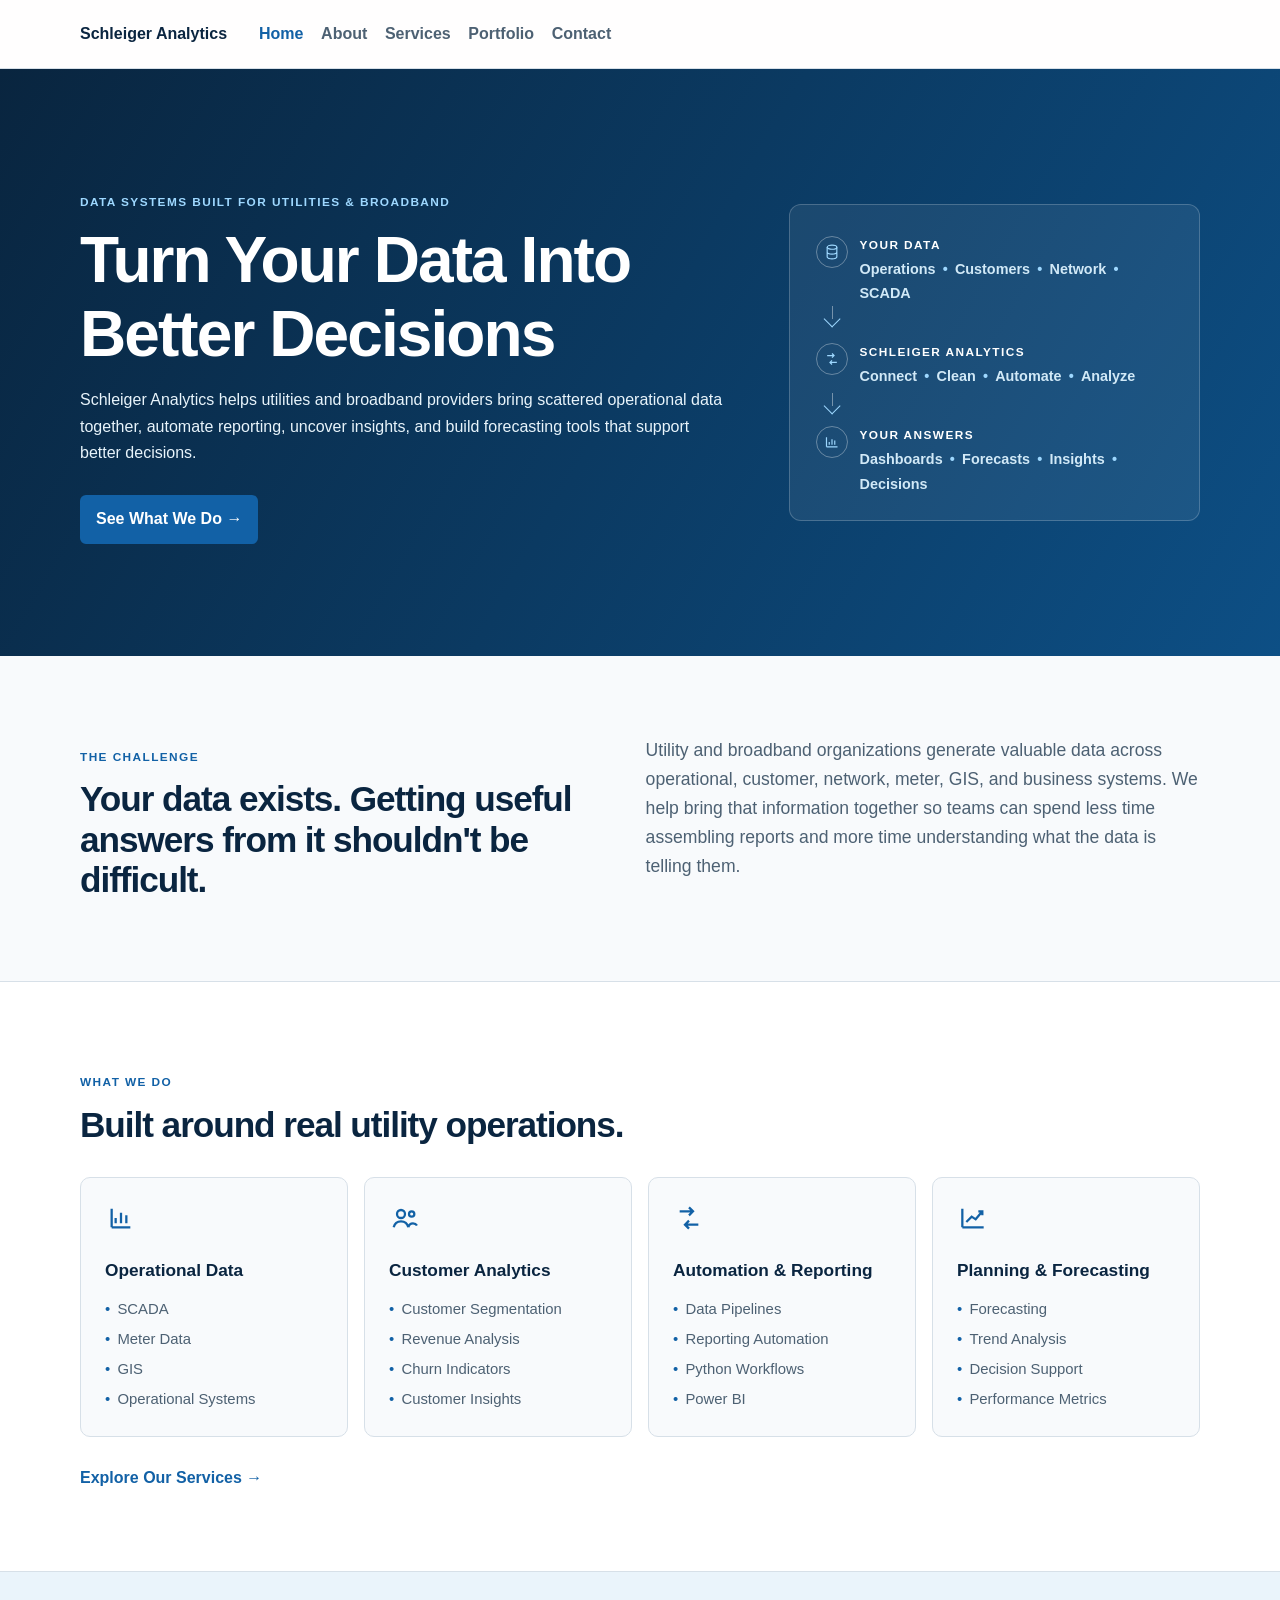
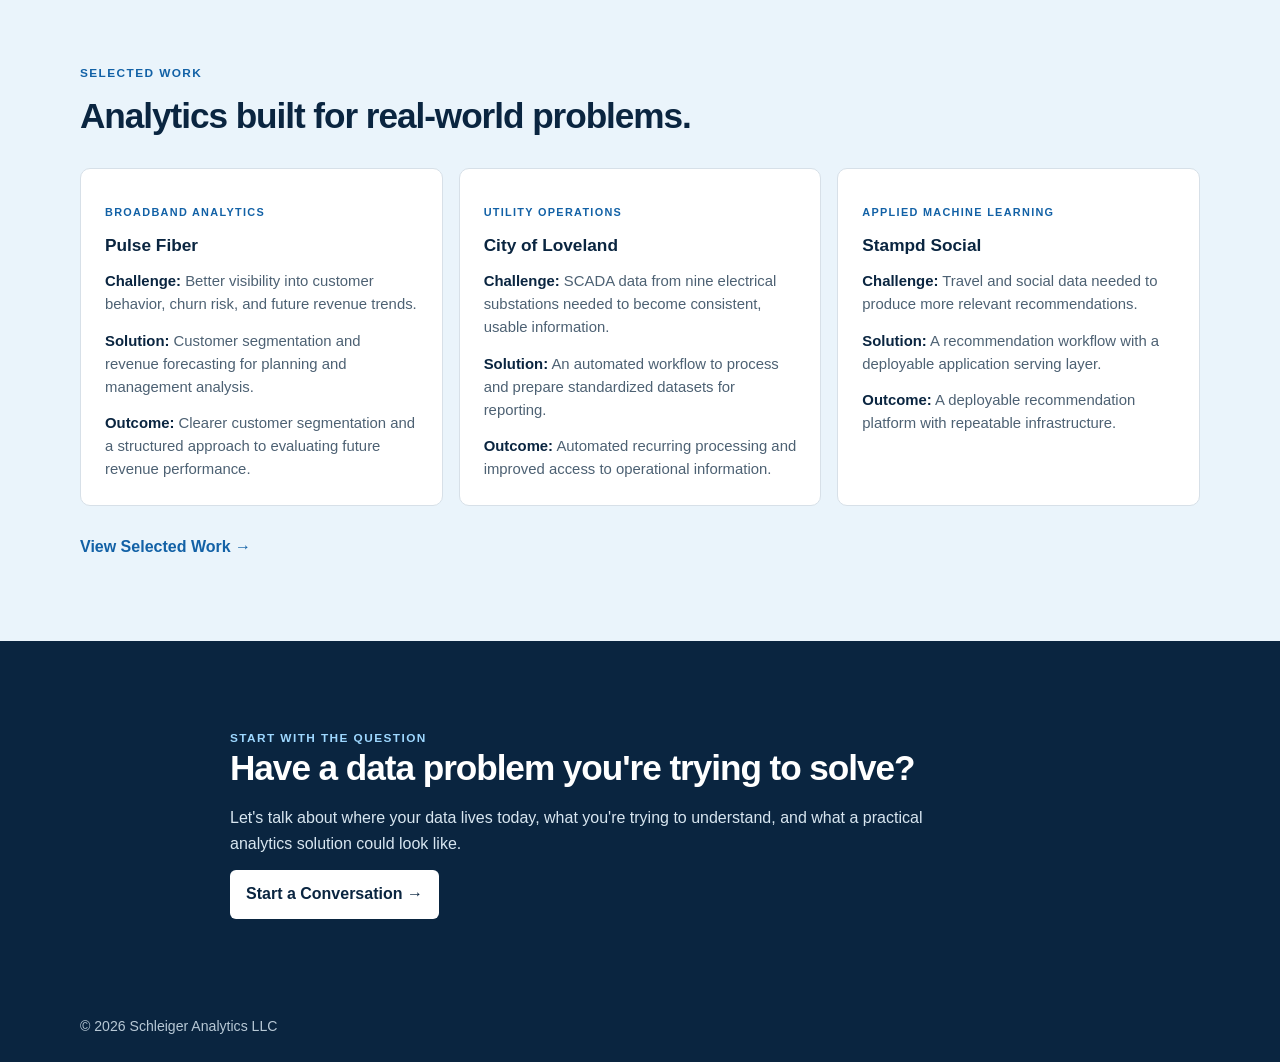
==== index.html @ 33245195 "Home page edits and styling" ====
<!doctype html>
<html lang="en">
<head>
  <meta charset="utf-8">
  <meta name="viewport" content="width=device-width,initial-scale=1">
  <meta name="description" content="Practical analytics consulting for utility and broadband organizations.">
  <title>Schleiger Analytics LLC</title>
  <link rel="stylesheet" href="css/styles.css">
  <link rel="stylesheet" href="css/home.css">
  <script src="js/main.js" defer></script>
</head>
<body>
  <header><div class="nav container"><a class="brand" href="index.html"></b> Schleiger Analytics</a><button class="menu" aria-expanded="false" aria-controls="links">Menu</button><nav id="links"><a class="active" href="index.html">Home</a><a href="about.html">About</a><a href="services.html">Services</a><a href="portfolio.html">Portfolio</a><a href="contact.html">Contact</a></nav></div></header>

  <main>
    <section class="hero">
      <div class="container hero-grid">
        <div>
          <p class="eyebrow">DATA SYSTEMS BUILT FOR UTILITIES &amp; BROADBAND</p>
          <h1>Turn Your Data Into Better Decisions</h1>
          <p>Schleiger Analytics helps utilities and broadband providers bring scattered operational data together, automate reporting, uncover insights, and build forecasting tools that support better decisions.</p>
          <a class="button" href="services.html">See What We Do →</a>
        </div>

        <aside class="hero-flow" aria-label="How Schleiger Analytics turns data into answers">
          <ol class="hero-flow__steps">
            <li>
              <div class="hero-flow__stage">
                <svg class="hero-flow__icon" viewBox="0 0 24 24" aria-hidden="true" focusable="false"><ellipse cx="12" cy="5" rx="7" ry="3"></ellipse><path d="M5 5v7c0 1.7 3.1 3 7 3s7-1.3 7-3V5M5 12v7c0 1.7 3.1 3 7 3s7-1.3 7-3v-7"></path></svg>
                <div><p class="hero-flow__label">Your Data</p><p class="hero-flow__detail"><span>Operations</span><span>Customers</span><span>Network</span><span>SCADA</span></p></div>
              </div>
            </li>
            <li class="hero-flow__transform">
              <div class="hero-flow__stage">
                <svg class="hero-flow__icon" viewBox="0 0 24 24" aria-hidden="true" focusable="false"><path d="M5 7h10M12 4l3 3-3 3M19 17H9M12 14l-3 3 3 3"></path></svg>
                <div><p class="hero-flow__label">Schleiger Analytics</p><p class="hero-flow__detail"><span>Connect</span><span>Clean</span><span>Automate</span><span>Analyze</span></p></div>
              </div>
            </li>
            <li>
              <div class="hero-flow__stage">
                <svg class="hero-flow__icon" viewBox="0 0 24 24" aria-hidden="true" focusable="false"><path d="M4 19V5M4 19h16M8 16v-4M12 16V8M16 16v-6"></path></svg>
                <div><p class="hero-flow__label">Your Answers</p><p class="hero-flow__detail"><span>Dashboards</span><span>Forecasts</span><span>Insights</span><span>Decisions</span></p></div>
              </div>
            </li>
          </ol>
        </aside>
      </div>
    </section>

    <section class="section home-challenge">
      <div class="container home-challenge__grid">
        <div><p class="eyebrow">THE CHALLENGE</p><h2>Your data exists. Getting useful answers from it shouldn't be difficult.</h2></div>
        <p>Utility and broadband organizations generate valuable data across operational, customer, network, meter, GIS, and business systems. We help bring that information together so teams can spend less time assembling reports and more time understanding what the data is telling them.</p>
      </div>
    </section>

    <section class="section home-capabilities">
      <div class="container">
        <div class="home-section-head"><p class="eyebrow">WHAT WE DO</p><h2>Built around real utility operations.</h2></div>
        <div class="capability-grid">
          <article class="capability-card"><svg class="capability-card__icon" viewBox="0 0 24 24" aria-hidden="true" focusable="false"><path d="M5 19V5M5 19h14M8 16v-4M12 16V8M16 16v-6"></path></svg><h3>Operational Data</h3><ul><li>SCADA</li><li>Meter Data</li><li>GIS</li><li>Operational Systems</li></ul></article>
          <article class="capability-card"><svg class="capability-card__icon" viewBox="0 0 24 24" aria-hidden="true" focusable="false"><circle cx="9" cy="9" r="3"></circle><circle cx="17" cy="9" r="2"></circle><path d="M3.5 19c.7-3 2.7-4.5 5.5-4.5s4.8 1.5 5.5 4.5M14.5 19c.4-1.8 1.6-3 3.5-3 1.4 0 2.4.6 3 1.6"></path></svg><h3>Customer Analytics</h3><ul><li>Customer Segmentation</li><li>Revenue Analysis</li><li>Churn Indicators</li><li>Customer Insights</li></ul></article>
          <article class="capability-card"><svg class="capability-card__icon" viewBox="0 0 24 24" aria-hidden="true" focusable="false"><path d="M5 7h10M12 4l3 3-3 3M19 17H9M12 14l-3 3 3 3"></path></svg><h3>Automation &amp; Reporting</h3><ul><li>Data Pipelines</li><li>Reporting Automation</li><li>Python Workflows</li><li>Power BI</li></ul></article>
          <article class="capability-card"><svg class="capability-card__icon" viewBox="0 0 24 24" aria-hidden="true" focusable="false"><path d="M4 19V5M4 19h16M7 15l4-4 3 2 5-6M16 7h3v3"></path></svg><h3>Planning &amp; Forecasting</h3><ul><li>Forecasting</li><li>Trend Analysis</li><li>Decision Support</li><li>Performance Metrics</li></ul></article>
        </div>
        <a class="text-link" href="services.html">Explore Our Services →</a>
      </div>
    </section>

    <section class="section home-work">
      <div class="container">
        <div class="home-section-head"><p class="eyebrow">SELECTED WORK</p><h2>Analytics built for real-world problems.</h2></div>
        <div class="work-grid">
          <article class="work-card"><p class="eyebrow">BROADBAND ANALYTICS</p><h3>Pulse Fiber</h3><p><strong>Challenge:</strong> Better visibility into customer behavior, churn risk, and future revenue trends.</p><p><strong>Solution:</strong> Customer segmentation and revenue forecasting for planning and management analysis.</p><p><strong>Outcome:</strong> Clearer customer segmentation and a structured approach to evaluating future revenue performance.</p></article>
          <article class="work-card"><p class="eyebrow">UTILITY OPERATIONS</p><h3>City of Loveland</h3><p><strong>Challenge:</strong> SCADA data from nine electrical substations needed to become consistent, usable information.</p><p><strong>Solution:</strong> An automated workflow to process and prepare standardized datasets for reporting.</p><p><strong>Outcome:</strong> Automated recurring processing and improved access to operational information.</p></article>
          <article class="work-card"><p class="eyebrow">APPLIED MACHINE LEARNING</p><h3>Stampd Social</h3><p><strong>Challenge:</strong> Travel and social data needed to produce more relevant recommendations.</p><p><strong>Solution:</strong> A recommendation workflow with a deployable application serving layer.</p><p><strong>Outcome:</strong> A deployable recommendation platform with repeatable infrastructure.</p></article>
        </div>
        <a class="text-link" href="portfolio.html">View Selected Work →</a>
      </div>
    </section>

    <section class="home-cta">
      <div class="container"><p class="eyebrow">START WITH THE QUESTION</p><h2>Have a data problem you're trying to solve?</h2><p>Let's talk about where your data lives today, what you're trying to understand, and what a practical analytics solution could look like.</p><a class="button" href="contact.html">Start a Conversation →</a></div>
    </section>
  </main>

  <footer><div class="container">© 2026 Schleiger Analytics LLC</div></footer>
</body>
</html>
---- css/styles.css ----
:root{--navy:#0a2540;--blue:#1261a6;--sky:#eaf4fb;--slate:#4d6173;--line:#d7e0e8;--shadow-md:0 10px 28px rgba(10,37,64,.16)}*{box-sizing:border-box}body{margin:0;background:#f8fafc;color:#162a3a;font:16px/1.65 Inter,Arial,sans-serif}.container{width:min(1120px,calc(100% - 3rem));margin:auto}header{position:sticky;top:0;z-index:2;padding:0;background:#fffefeee;border-bottom:1px solid var(--line);backdrop-filter:blur(8px)}.nav{min-height:68px;display:flex;justify-content:flex-start;align-items:center;gap:.5rem}.brand{display:flex;align-items:center;gap:.55rem;margin:0;color:var(--navy);text-decoration:none;font-weight:800}.brand b{display:inline-grid;place-items:center;width:34px;height:34px;margin-right:0;border-radius:7px;background:var(--blue);color:#fff;font-size:.75rem}.nav nav{display:flex;margin-left:1.5rem;gap:1.1rem}.nav nav a{color:var(--slate);font-weight:700;text-decoration:none}.nav a:hover,.nav a.active{color:var(--blue)}.menu{display:none}.hero{padding:7rem 0;background:linear-gradient(120deg,#09253f,#0d4f85);color:#e8f4fb}.hero-grid{display:grid;grid-template-columns:1.5fr .7fr;gap:5rem;align-items:center}.eyebrow{margin:0 0:.65rem;color:var(--blue);font-size:.74rem;font-weight:800;letter-spacing:.12em}.hero .eyebrow,.hero aside small{color:#9ed8ff}h1,h2{margin:0;color:var(--navy);line-height:1.15;letter-spacing:-.03em}h1{font-size:clamp(2.35rem,5vw,4.5rem)}h2{font-size:clamp(1.45rem,3vw,2.2rem)}.hero h1{color:#fff}.tagline{font-size:1.17rem;font-weight:700}.tagline i{color:#69c5ed;padding:.3rem}.hero p{max-width:650px}.button{display:inline-block;margin-top:.75rem;padding:.72rem 1rem;border:0;border-radius:6px;background:var(--blue);color:#fff;text-decoration:none;font-weight:800;cursor:pointer}.hero aside{padding:1.6rem;border:1px solid #ffffff33;border-radius:12px;background:#fff1}.hero aside strong,.hero aside span{display:block}.hero aside strong{font-size:1.1rem}.hero aside span{color:#d1e9f7;font-size:.9rem}.hero aside hr{border:0;border-top:1px solid #ffffff33;margin:1rem 0}.section{padding:5rem 0}.split,.contact{display:grid;grid-template-columns:1fr 1fr;gap:3rem}.split{align-items:start}.section.split{padding:3.5rem 0;row-gap:1.5rem}.split>p,.page-head p:last-child{color:var(--slate);font-size:1.1rem}.page-head{padding:5rem 0 4rem;background:var(--sky);border-bottom:1px solid var(--line)}.page-head p:last-child{max-width:680px}.callout{align-self:start;margin-bottom:0;padding:1.5rem;border-radius:8px;background:var(--navy);box-shadow:none}.callout h2{color:white;font-size:clamp(1.3rem,2.5vw,1.85rem)}.callout p:last-child{color:#d8e6f0}.callout .eyebrow{color:#9ed8ff}.cards{display:grid;grid-template-columns:repeat(3,1fr);gap:1.2rem}.cards article,form{padding:1.6rem;border:1px solid var(--line);border-radius:10px;background:#fff}.cards em{color:var(--blue);font-style:normal;font-weight:800}.cards h2{margin-top:1rem;font-size:1.3rem}.cards p{color:var(--slate)}.projects{display:grid;gap:2rem}.projects article{display:grid;grid-template-columns:.9fr 1.1fr;overflow:hidden;border:1px solid var(--line);border-radius:10px;background:#fff}.projects article>div:last-child{padding:2rem}.placeholder{min-height:310px;display:grid;place-items:center;background:linear-gradient(135deg,#0d3355,#1a79aa);color:#dff2ff;font-size:.8rem;font-weight:800;letter-spacing:.1em}.architecture{background:linear-gradient(135deg,#16435b,#3c85a1)}dl{margin:1.3rem 0}dt{margin-top:1rem;color:var(--navy);font-size:.77rem;font-weight:800;letter-spacing:.08em}dd{margin:.1rem 0;color:var(--slate)}form{display:grid;gap:.45rem}label{margin-top:.4rem;font-weight:700}input,textarea{padding:.7rem;border:1px solid #b9c8d4;border-radius:6px;font:inherit}form .button{width:max-content}small{color:var(--slate)}.founder-photo{max-width:280px;margin:0 0 2rem;text-align:center}.founder-photo img{display:block;width:100%;aspect-ratio:1/1;object-fit:cover;border-radius:8px;box-shadow:var(--shadow-md)}.founder-photo figcaption{margin-top:.5rem;color:var(--slate);font-size:.9rem}footer{padding:1.5rem 0;background:var(--navy);color:#b7c8d5;font-size:.88rem}footer span{float:right}@media(max-width:760px){.container{width:min(100% - 2rem,1120px)}.nav{min-height:65px;flex-wrap:wrap}.menu{display:block;padding:.4rem .65rem;background:white;border:1px solid var(--line);border-radius:6px;font:inherit;font-weight:700}.nav nav{display:none;width:100%;flex-direction:column;gap:.55rem;padding:.7rem 0 1rem}.nav nav.open{display:flex}.hero{padding:5rem 0}.hero-grid,.split,.contact,.projects article{grid-template-columns:1fr;gap:2rem}.cards{grid-template-columns:1fr}.section{padding:3.5rem 0}.placeholder{min-height:190px}.founder-photo{margin:0 auto 2rem}footer span{display:block;float:none}}
---- css/home.css ----
/* Homepage-specific components built from the shared color and spacing system. */
.hero-grid { grid-template-columns: minmax(0, 1.35fr) minmax(280px, .85fr); gap: 3.5rem; }
.hero-flow { min-width: 0; }
.hero-flow__steps { display: grid; gap: .45rem; margin: 0; padding: 0; list-style: none; }
.hero-flow__steps li { position: relative; padding: .35rem 0 1.65rem; }
.hero-flow__steps li:last-child { padding-bottom: 0; }
.hero-flow__steps li:not(:last-child)::after { position: absolute; bottom: .45rem; left: 1rem; height: .85rem; border-left: 1px solid #ffffff66; content: ""; }
.hero-flow__steps li:not(:last-child)::before { position: absolute; z-index: 1; bottom: .1rem; left: .67rem; width: .7rem; height: .7rem; border-right: 1px solid #9ed8ff; border-bottom: 1px solid #9ed8ff; transform: rotate(45deg); content: ""; }
.hero-flow__steps li:first-child::after { bottom: .7rem; }
.hero-flow__steps li:first-child::before { bottom: .35rem; }
.hero-flow__stage { display: flex; align-items: flex-start; gap: .75rem; }
.hero-flow__icon { flex: 0 0 2rem; width: 2rem; height: 2rem; padding: .42rem; border: 1px solid #ffffff55; border-radius: 50%; stroke: #9ed8ff; stroke-width: 1.7; fill: none; }
.hero-flow__label,.hero-flow__detail { margin: 0; }
.hero-flow__label { color: #fff; font-size: .74rem; font-weight: 800; letter-spacing: .12em; text-transform: uppercase; }
.hero-flow__detail { display: flex; flex-wrap: wrap; gap: .2rem .45rem; margin-top: .22rem; color: #d1e9f7; font-size: .9rem; font-weight: 700; line-height: 1.45; }
.hero-flow__detail span { white-space: nowrap; }
.hero-flow__detail span:not(:last-child)::after { margin-left: .45rem; color: #9ed8ff; content: "•"; }

.home-challenge { padding: 5rem 0; }
.home-challenge__grid { display: grid; grid-template-columns: minmax(0, .95fr) minmax(0, 1.05fr); gap: 4rem; align-items: start; }
.home-challenge__grid > p { max-width: 610px; margin: 0; color: var(--slate); font-size: 1.1rem; }
.home-section-head { max-width: 720px; margin-bottom: 2rem; }
.home-capabilities { border-top: 1px solid var(--line); border-bottom: 1px solid var(--line); background: #fff; }
.capability-grid { display: grid; grid-template-columns: repeat(4, minmax(0, 1fr)); gap: 1rem; }
.capability-card { min-height: 100%; padding: 1.5rem; border: 1px solid var(--line); border-radius: 10px; background: #f8fafc; }
.capability-card__icon { width: 2rem; height: 2rem; margin-bottom: 1rem; stroke: var(--blue); stroke-width: 1.7; fill: none; }
.capability-card h3,.work-card h3 { margin: 0; color: var(--navy); font-size: 1.08rem; line-height: 1.3; }
.capability-card ul { display: grid; gap: .35rem; margin: 1rem 0 0; padding: 0; list-style: none; color: var(--slate); font-size: .93rem; }
.capability-card li::before { margin-right: .45rem; color: var(--blue); content: "•"; }
.home-capabilities .text-link,.home-work .text-link { display: inline-block; margin-top: 1.75rem; }

.home-work { background: var(--sky); }
.work-grid { display: grid; grid-template-columns: repeat(3, minmax(0, 1fr)); gap: 1rem; }
.work-card { padding: 1.5rem; border: 1px solid var(--line); border-radius: 10px; background: #fff; }
.work-card .eyebrow { margin-bottom: .75rem; font-size: .68rem; }
.work-card > p:not(.eyebrow) { margin: .85rem 0 0; color: var(--slate); font-size: .93rem; line-height: 1.55; }
.work-card strong { color: var(--navy); }

.text-link { color: var(--blue); font-weight: 800; text-decoration: none; }
.text-link:hover { text-decoration: underline; }
.home-cta { padding: 4.5rem 0; color: #e8f4fb; background: var(--navy); }
.home-cta > .container { max-width: 820px; }
.home-cta h2 { max-width: 720px; color: #fff; }
.home-cta p { max-width: 720px; margin: 1rem 0 0; color: #d8e6f0; }
.home-cta .eyebrow { color: #9ed8ff; }
.home-cta .button { background: #fff; color: var(--navy); }
.home-cta .button:hover { background: #d8e6f0; }

@media (max-width: 1000px) {
  .capability-grid { grid-template-columns: repeat(2, minmax(0, 1fr)); }
  .work-grid { grid-template-columns: repeat(2, minmax(0, 1fr)); }
}

@media (max-width: 760px) {
  .hero-grid { grid-template-columns: 1fr; gap: 2rem; }
  .hero-flow__steps { max-width: 32rem; }
  .home-challenge { padding: 3.5rem 0; }
  .home-challenge__grid,.capability-grid,.work-grid { grid-template-columns: 1fr; gap: 2rem; }
  .home-section-head { margin-bottom: 1.5rem; }
  .home-capabilities,.home-work,.home-cta { padding: 3.5rem 0; }
}
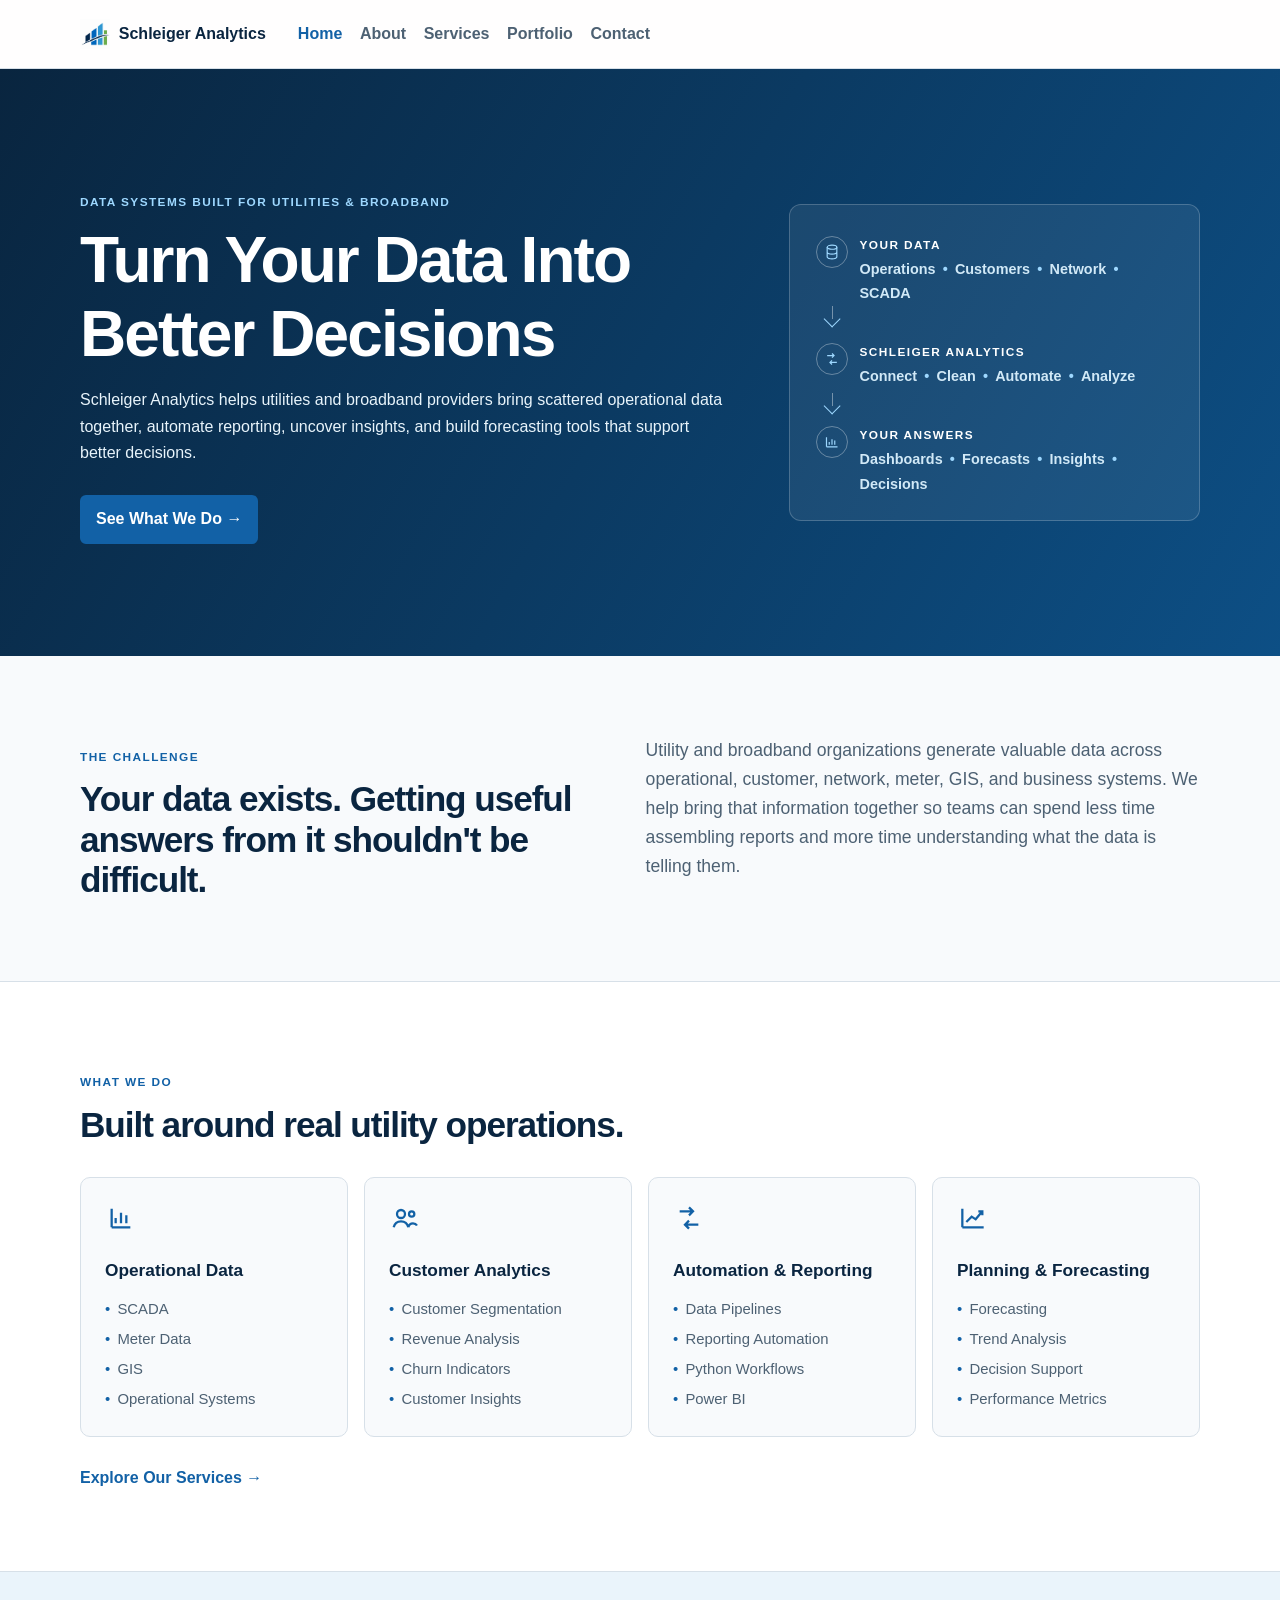
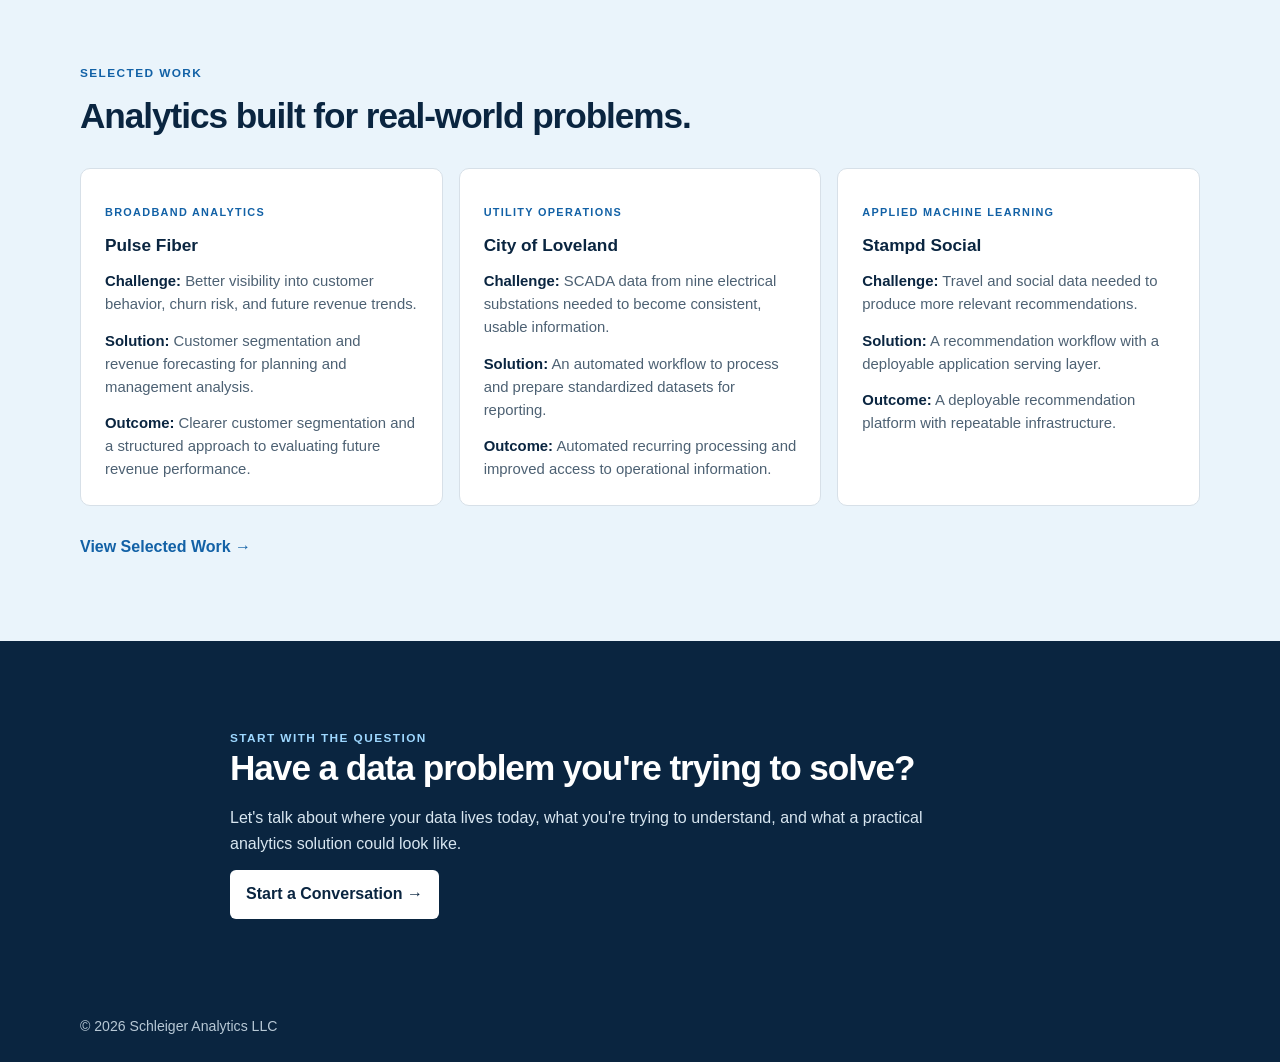
==== commit 4948ca89: "added logo and favicon" ====
--- a/index.html
+++ b/index.html
@@ -7,10 +7,12 @@
   <title>Schleiger Analytics LLC</title>
   <link rel="stylesheet" href="css/styles.css">
   <link rel="stylesheet" href="css/home.css">
+  <link rel="stylesheet" href="css/branding.css">
+  <link rel="icon" type="image/png" href="assets/images/schleiger-analytics-logo.png">
   <script src="js/main.js" defer></script>
 </head>
 <body>
-  <header><div class="nav container"><a class="brand" href="index.html"></b> Schleiger Analytics</a><button class="menu" aria-expanded="false" aria-controls="links">Menu</button><nav id="links"><a class="active" href="index.html">Home</a><a href="about.html">About</a><a href="services.html">Services</a><a href="portfolio.html">Portfolio</a><a href="contact.html">Contact</a></nav></div></header>
+  <header><div class="nav container"><a class="brand" href="index.html"><img class="site-logo" src="assets/images/schleiger-analytics-logo.png" alt="Schleiger Analytics logo"><span>Schleiger Analytics</span></a><button class="menu" aria-expanded="false" aria-controls="links">Menu</button><nav id="links"><a class="active" href="index.html">Home</a><a href="about.html">About</a><a href="services.html">Services</a><a href="portfolio.html">Portfolio</a><a href="contact.html">Contact</a></nav></div></header>
 
   <main>
     <section class="hero">
--- a/css/branding.css
+++ b/css/branding.css
@@ -0,0 +1,12 @@
+/* Shared header branding. */
+.site-logo {
+  display: block;
+  flex: 0 0 auto;
+  width: auto;
+  height: 30px;
+  object-fit: contain;
+}
+
+@media (max-width: 760px) {
+  .site-logo { height: 28px; }
+}
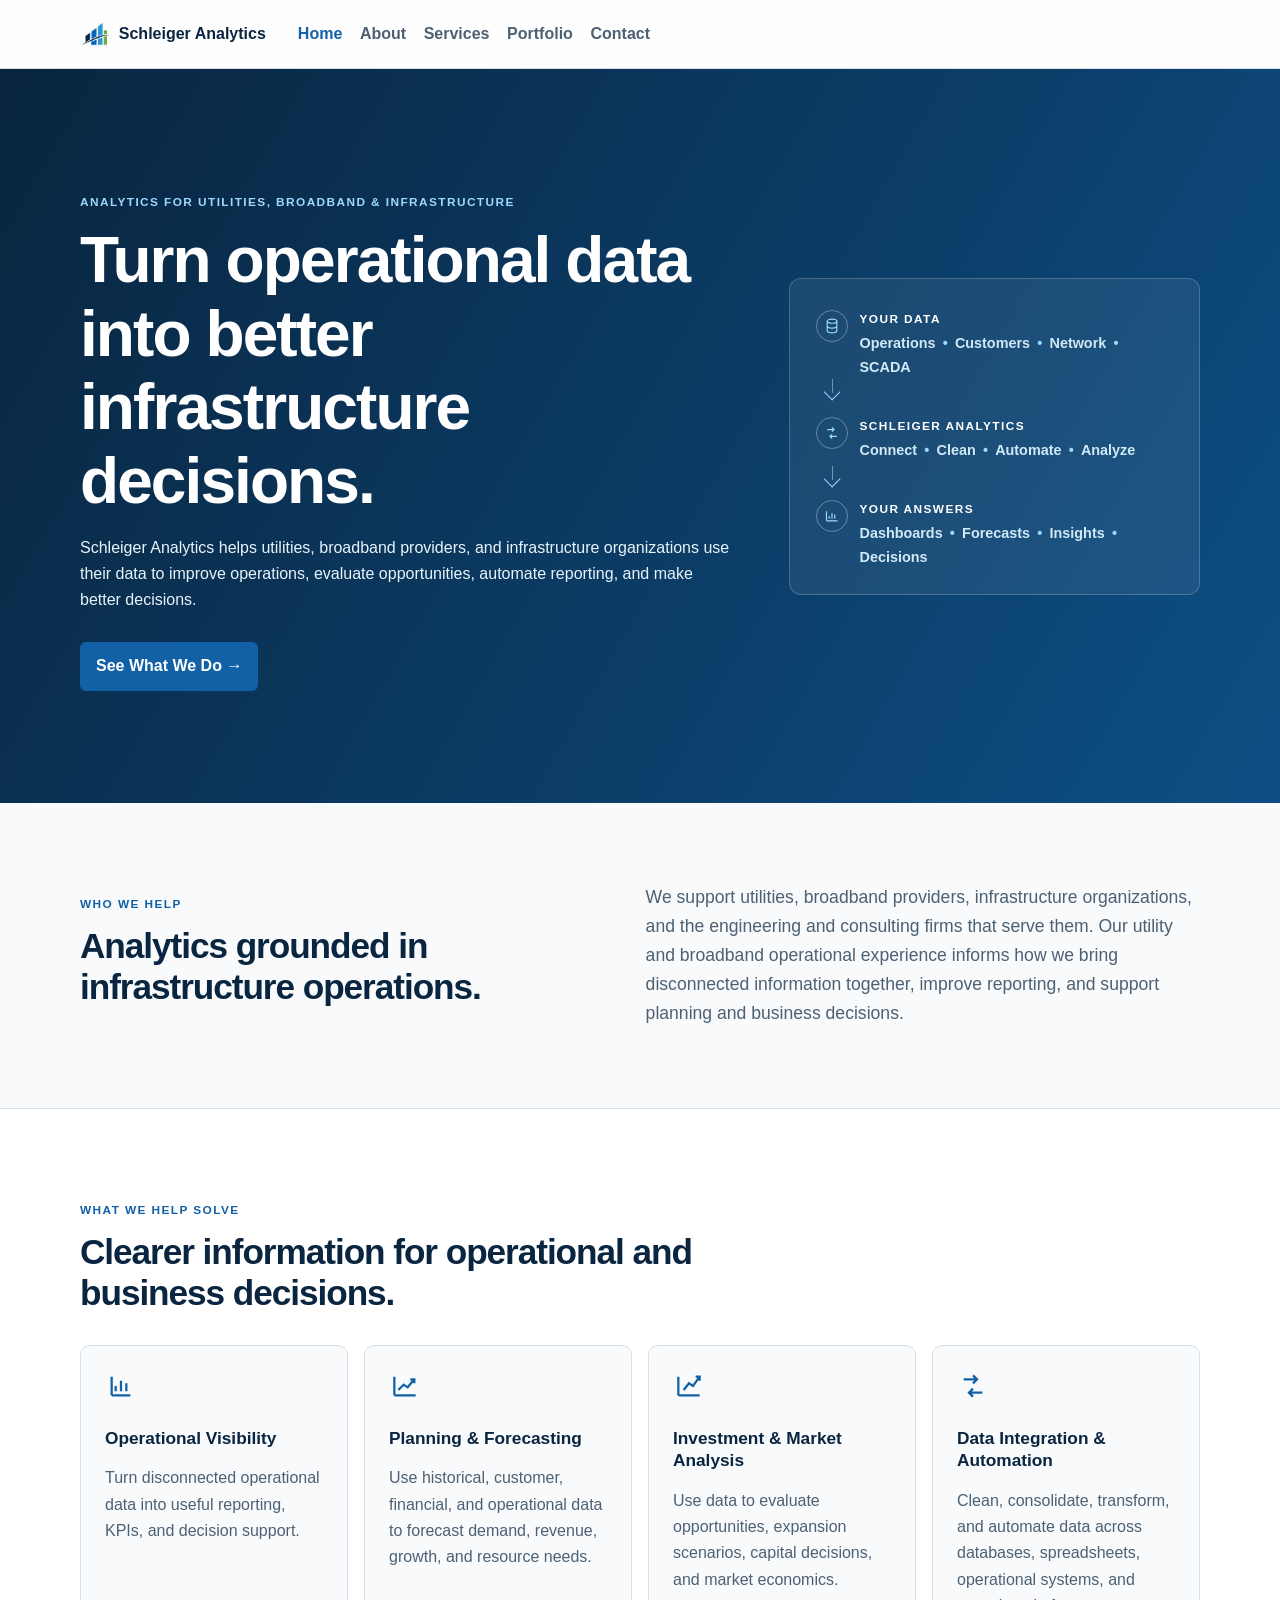
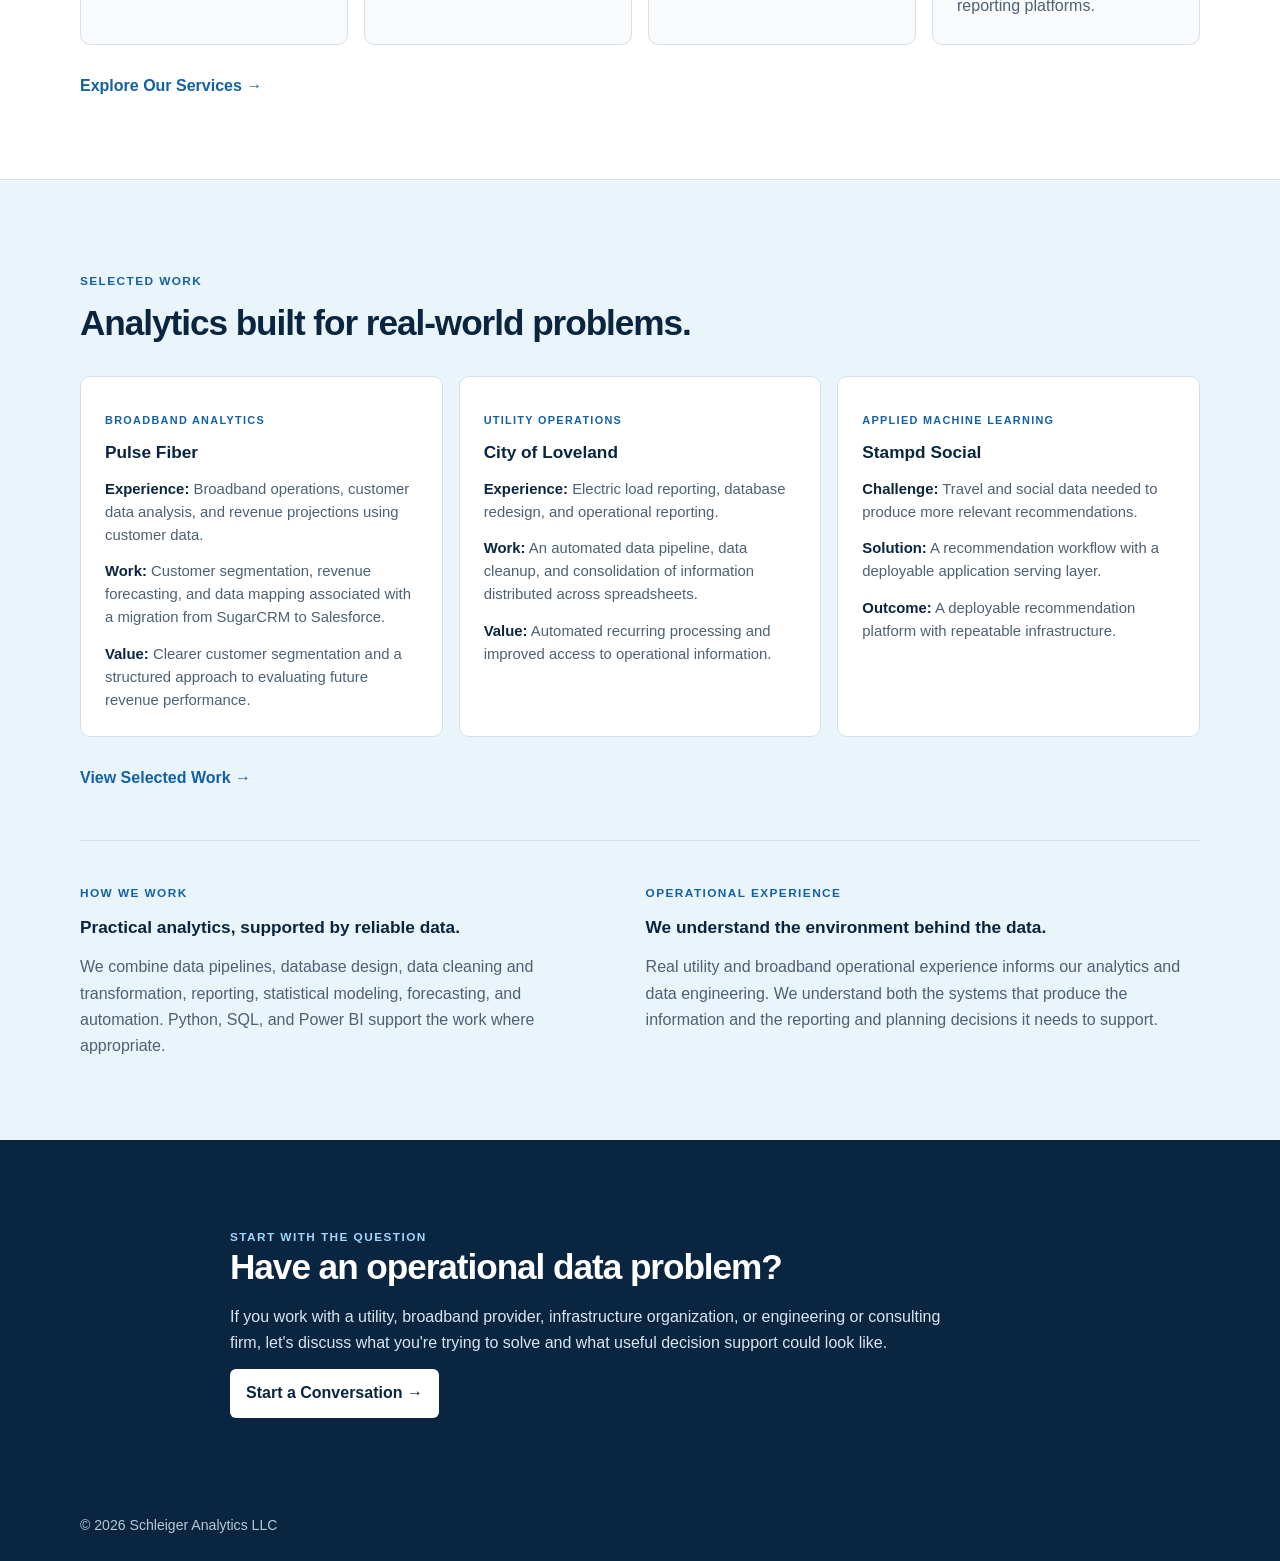
==== commit 08d503aa: "homepage infrastructure pivot" ====
--- a/index.html
+++ b/index.html
@@ -3,7 +3,7 @@
 <head>
   <meta charset="utf-8">
   <meta name="viewport" content="width=device-width,initial-scale=1">
-  <meta name="description" content="Practical analytics consulting for utility and broadband organizations.">
+  <meta name="description" content="Analytics consulting for utilities, broadband providers, infrastructure organizations, and the engineering and consulting firms that serve them.">
   <title>Schleiger Analytics LLC</title>
   <link rel="stylesheet" href="css/styles.css">
   <link rel="stylesheet" href="css/home.css">
@@ -18,9 +18,9 @@
     <section class="hero">
       <div class="container hero-grid">
         <div>
-          <p class="eyebrow">DATA SYSTEMS BUILT FOR UTILITIES &amp; BROADBAND</p>
-          <h1>Turn Your Data Into Better Decisions</h1>
-          <p>Schleiger Analytics helps utilities and broadband providers bring scattered operational data together, automate reporting, uncover insights, and build forecasting tools that support better decisions.</p>
+          <p class="eyebrow">ANALYTICS FOR UTILITIES, BROADBAND &amp; INFRASTRUCTURE</p>
+          <h1>Turn operational data into better infrastructure decisions.</h1>
+          <p>Schleiger Analytics helps utilities, broadband providers, and infrastructure organizations use their data to improve operations, evaluate opportunities, automate reporting, and make better decisions.</p>
           <a class="button" href="services.html">See What We Do →</a>
         </div>
 
@@ -51,19 +51,19 @@
 
     <section class="section home-challenge">
       <div class="container home-challenge__grid">
-        <div><p class="eyebrow">THE CHALLENGE</p><h2>Your data exists. Getting useful answers from it shouldn't be difficult.</h2></div>
-        <p>Utility and broadband organizations generate valuable data across operational, customer, network, meter, GIS, and business systems. We help bring that information together so teams can spend less time assembling reports and more time understanding what the data is telling them.</p>
+        <div><p class="eyebrow">WHO WE HELP</p><h2>Analytics grounded in infrastructure operations.</h2></div>
+        <p>We support utilities, broadband providers, infrastructure organizations, and the engineering and consulting firms that serve them. Our utility and broadband operational experience informs how we bring disconnected information together, improve reporting, and support planning and business decisions.</p>
       </div>
     </section>
 
     <section class="section home-capabilities">
       <div class="container">
-        <div class="home-section-head"><p class="eyebrow">WHAT WE DO</p><h2>Built around real utility operations.</h2></div>
+        <div class="home-section-head"><p class="eyebrow">WHAT WE HELP SOLVE</p><h2>Clearer information for operational and business decisions.</h2></div>
         <div class="capability-grid">
-          <article class="capability-card"><svg class="capability-card__icon" viewBox="0 0 24 24" aria-hidden="true" focusable="false"><path d="M5 19V5M5 19h14M8 16v-4M12 16V8M16 16v-6"></path></svg><h3>Operational Data</h3><ul><li>SCADA</li><li>Meter Data</li><li>GIS</li><li>Operational Systems</li></ul></article>
-          <article class="capability-card"><svg class="capability-card__icon" viewBox="0 0 24 24" aria-hidden="true" focusable="false"><circle cx="9" cy="9" r="3"></circle><circle cx="17" cy="9" r="2"></circle><path d="M3.5 19c.7-3 2.7-4.5 5.5-4.5s4.8 1.5 5.5 4.5M14.5 19c.4-1.8 1.6-3 3.5-3 1.4 0 2.4.6 3 1.6"></path></svg><h3>Customer Analytics</h3><ul><li>Customer Segmentation</li><li>Revenue Analysis</li><li>Churn Indicators</li><li>Customer Insights</li></ul></article>
-          <article class="capability-card"><svg class="capability-card__icon" viewBox="0 0 24 24" aria-hidden="true" focusable="false"><path d="M5 7h10M12 4l3 3-3 3M19 17H9M12 14l-3 3 3 3"></path></svg><h3>Automation &amp; Reporting</h3><ul><li>Data Pipelines</li><li>Reporting Automation</li><li>Python Workflows</li><li>Power BI</li></ul></article>
-          <article class="capability-card"><svg class="capability-card__icon" viewBox="0 0 24 24" aria-hidden="true" focusable="false"><path d="M4 19V5M4 19h16M7 15l4-4 3 2 5-6M16 7h3v3"></path></svg><h3>Planning &amp; Forecasting</h3><ul><li>Forecasting</li><li>Trend Analysis</li><li>Decision Support</li><li>Performance Metrics</li></ul></article>
+          <article class="capability-card"><svg class="capability-card__icon" viewBox="0 0 24 24" aria-hidden="true" focusable="false"><path d="M5 19V5M5 19h14M8 16v-4M12 16V8M16 16v-6"></path></svg><h3>Operational Visibility</h3><p>Turn disconnected operational data into useful reporting, KPIs, and decision support.</p></article>
+          <article class="capability-card"><svg class="capability-card__icon" viewBox="0 0 24 24" aria-hidden="true" focusable="false"><path d="M4 19V5M4 19h16M7 15l4-4 3 2 5-6M16 7h3v3"></path></svg><h3>Planning &amp; Forecasting</h3><p>Use historical, customer, financial, and operational data to forecast demand, revenue, growth, and resource needs.</p></article>
+          <article class="capability-card"><svg class="capability-card__icon" viewBox="0 0 24 24" aria-hidden="true" focusable="false"><path d="M4 19V5M4 19h16M8 15l4-5 3 2 5-7M17 5h3v3"></path></svg><h3>Investment &amp; Market Analysis</h3><p>Use data to evaluate opportunities, expansion scenarios, capital decisions, and market economics.</p></article>
+          <article class="capability-card"><svg class="capability-card__icon" viewBox="0 0 24 24" aria-hidden="true" focusable="false"><path d="M5 7h10M12 4l3 3-3 3M19 17H9M12 14l-3 3 3 3"></path></svg><h3>Data Integration &amp; Automation</h3><p>Clean, consolidate, transform, and automate data across databases, spreadsheets, operational systems, and reporting platforms.</p></article>
         </div>
         <a class="text-link" href="services.html">Explore Our Services →</a>
       </div>
@@ -73,16 +73,20 @@
       <div class="container">
         <div class="home-section-head"><p class="eyebrow">SELECTED WORK</p><h2>Analytics built for real-world problems.</h2></div>
         <div class="work-grid">
-          <article class="work-card"><p class="eyebrow">BROADBAND ANALYTICS</p><h3>Pulse Fiber</h3><p><strong>Challenge:</strong> Better visibility into customer behavior, churn risk, and future revenue trends.</p><p><strong>Solution:</strong> Customer segmentation and revenue forecasting for planning and management analysis.</p><p><strong>Outcome:</strong> Clearer customer segmentation and a structured approach to evaluating future revenue performance.</p></article>
-          <article class="work-card"><p class="eyebrow">UTILITY OPERATIONS</p><h3>City of Loveland</h3><p><strong>Challenge:</strong> SCADA data from nine electrical substations needed to become consistent, usable information.</p><p><strong>Solution:</strong> An automated workflow to process and prepare standardized datasets for reporting.</p><p><strong>Outcome:</strong> Automated recurring processing and improved access to operational information.</p></article>
+          <article class="work-card"><p class="eyebrow">BROADBAND ANALYTICS</p><h3>Pulse Fiber</h3><p><strong>Experience:</strong> Broadband operations, customer data analysis, and revenue projections using customer data.</p><p><strong>Work:</strong> Customer segmentation, revenue forecasting, and data mapping associated with a migration from SugarCRM to Salesforce.</p><p><strong>Value:</strong> Clearer customer segmentation and a structured approach to evaluating future revenue performance.</p></article>
+          <article class="work-card"><p class="eyebrow">UTILITY OPERATIONS</p><h3>City of Loveland</h3><p><strong>Experience:</strong> Electric load reporting, database redesign, and operational reporting.</p><p><strong>Work:</strong> An automated data pipeline, data cleanup, and consolidation of information distributed across spreadsheets.</p><p><strong>Value:</strong> Automated recurring processing and improved access to operational information.</p></article>
           <article class="work-card"><p class="eyebrow">APPLIED MACHINE LEARNING</p><h3>Stampd Social</h3><p><strong>Challenge:</strong> Travel and social data needed to produce more relevant recommendations.</p><p><strong>Solution:</strong> A recommendation workflow with a deployable application serving layer.</p><p><strong>Outcome:</strong> A deployable recommendation platform with repeatable infrastructure.</p></article>
         </div>
         <a class="text-link" href="portfolio.html">View Selected Work →</a>
+        <div class="home-methods home-challenge__grid">
+          <div><p class="eyebrow">HOW WE WORK</p><h3>Practical analytics, supported by reliable data.</h3><p>We combine data pipelines, database design, data cleaning and transformation, reporting, statistical modeling, forecasting, and automation. Python, SQL, and Power BI support the work where appropriate.</p></div>
+          <div><p class="eyebrow">OPERATIONAL EXPERIENCE</p><h3>We understand the environment behind the data.</h3><p>Real utility and broadband operational experience informs our analytics and data engineering. We understand both the systems that produce the information and the reporting and planning decisions it needs to support.</p></div>
+        </div>
       </div>
     </section>
 
     <section class="home-cta">
-      <div class="container"><p class="eyebrow">START WITH THE QUESTION</p><h2>Have a data problem you're trying to solve?</h2><p>Let's talk about where your data lives today, what you're trying to understand, and what a practical analytics solution could look like.</p><a class="button" href="contact.html">Start a Conversation →</a></div>
+      <div class="container"><p class="eyebrow">START WITH THE QUESTION</p><h2>Have an operational data problem?</h2><p>If you work with a utility, broadband provider, infrastructure organization, or engineering or consulting firm, let's discuss what you're trying to solve and what useful decision support could look like.</p><a class="button" href="contact.html">Start a Conversation →</a></div>
     </section>
   </main>
 
--- a/css/home.css
+++ b/css/home.css
@@ -25,6 +25,7 @@
 .capability-card { min-height: 100%; padding: 1.5rem; border: 1px solid var(--line); border-radius: 10px; background: #f8fafc; }
 .capability-card__icon { width: 2rem; height: 2rem; margin-bottom: 1rem; stroke: var(--blue); stroke-width: 1.7; fill: none; }
 .capability-card h3,.work-card h3 { margin: 0; color: var(--navy); font-size: 1.08rem; line-height: 1.3; }
+.capability-card p { margin: 1rem 0 0; color: var(--slate); font-size: 1rem; }
 .capability-card ul { display: grid; gap: .35rem; margin: 1rem 0 0; padding: 0; list-style: none; color: var(--slate); font-size: .93rem; }
 .capability-card li::before { margin-right: .45rem; color: var(--blue); content: "•"; }
 .home-capabilities .text-link,.home-work .text-link { display: inline-block; margin-top: 1.75rem; }
@@ -35,6 +36,9 @@
 .work-card .eyebrow { margin-bottom: .75rem; font-size: .68rem; }
 .work-card > p:not(.eyebrow) { margin: .85rem 0 0; color: var(--slate); font-size: .93rem; line-height: 1.55; }
 .work-card strong { color: var(--navy); }
+.home-methods { margin-top: 3rem; padding-top: 2rem; border-top: 1px solid var(--line); }
+.home-methods h3 { margin: 0; color: var(--navy); font-size: 1.08rem; line-height: 1.3; }
+.home-methods p:not(.eyebrow) { margin: 1rem 0 0; color: var(--slate); }
 
 .text-link { color: var(--blue); font-weight: 800; text-decoration: none; }
 .text-link:hover { text-decoration: underline; }
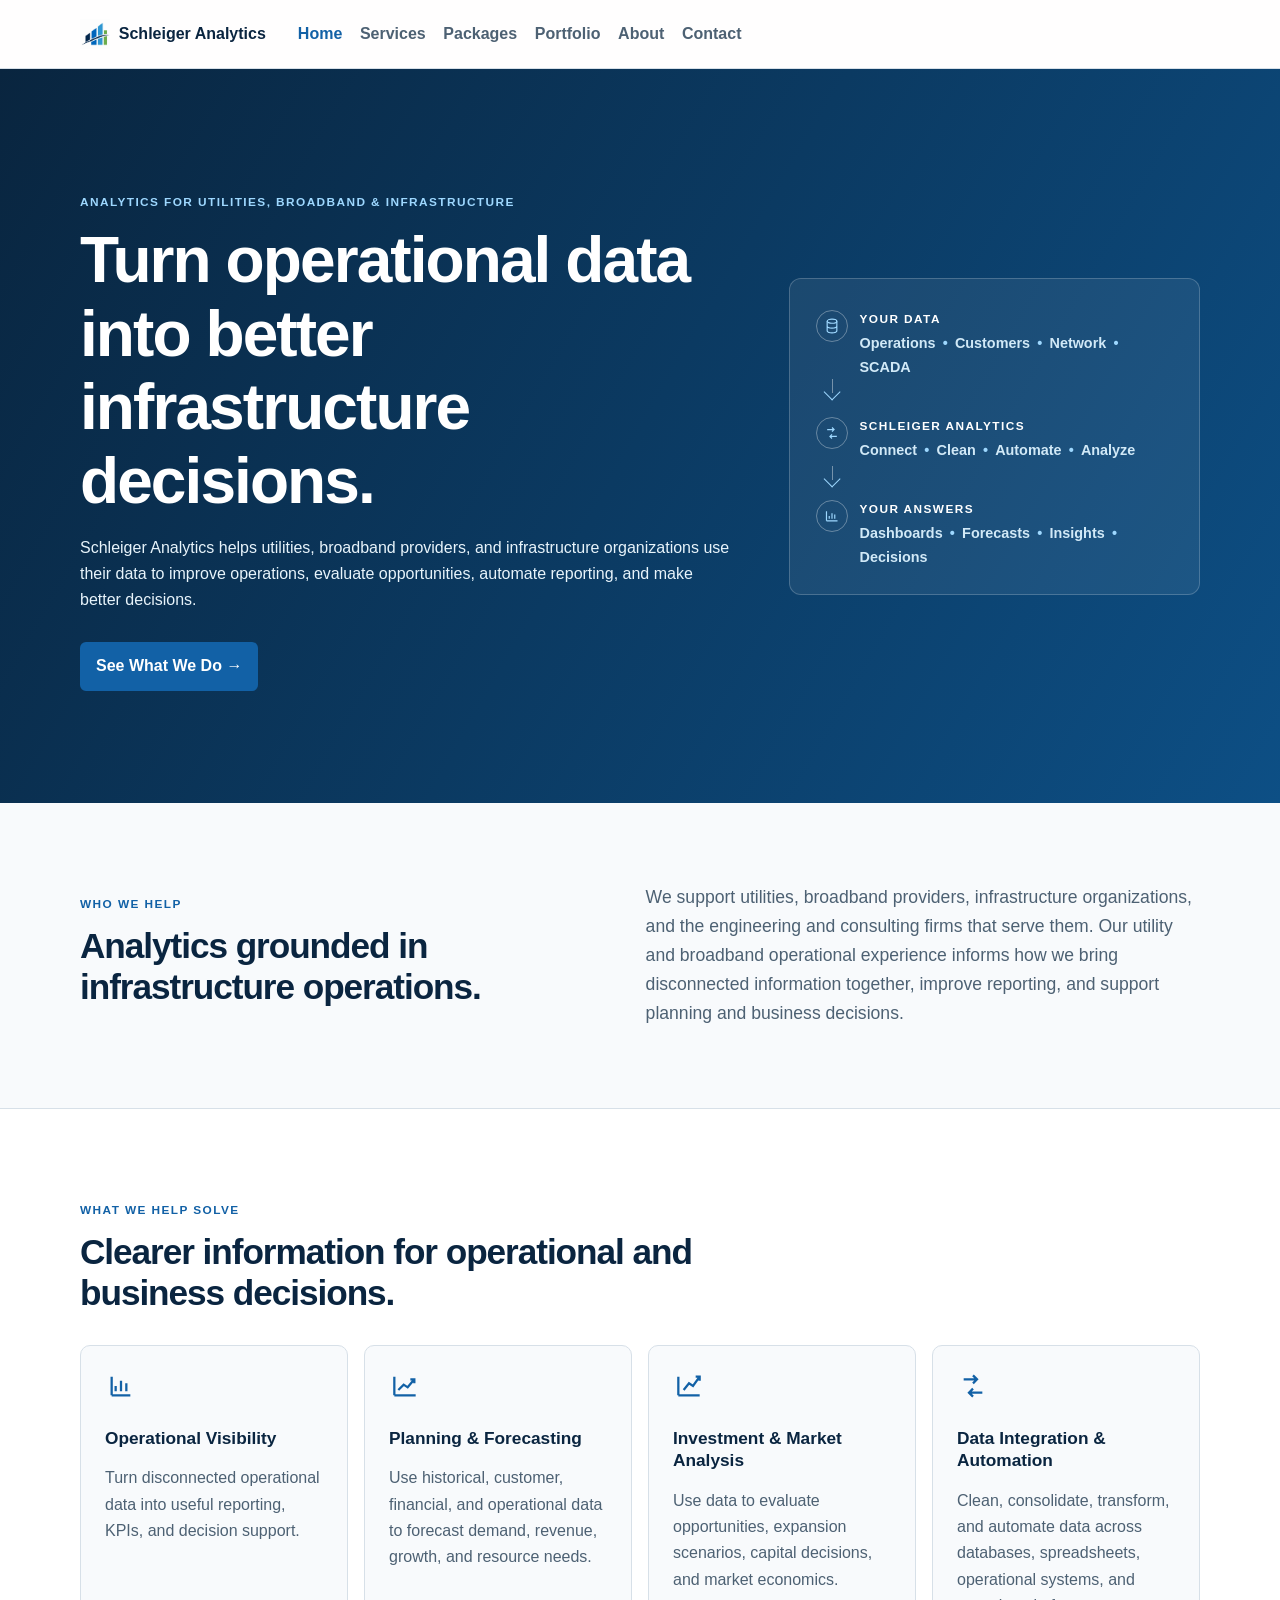
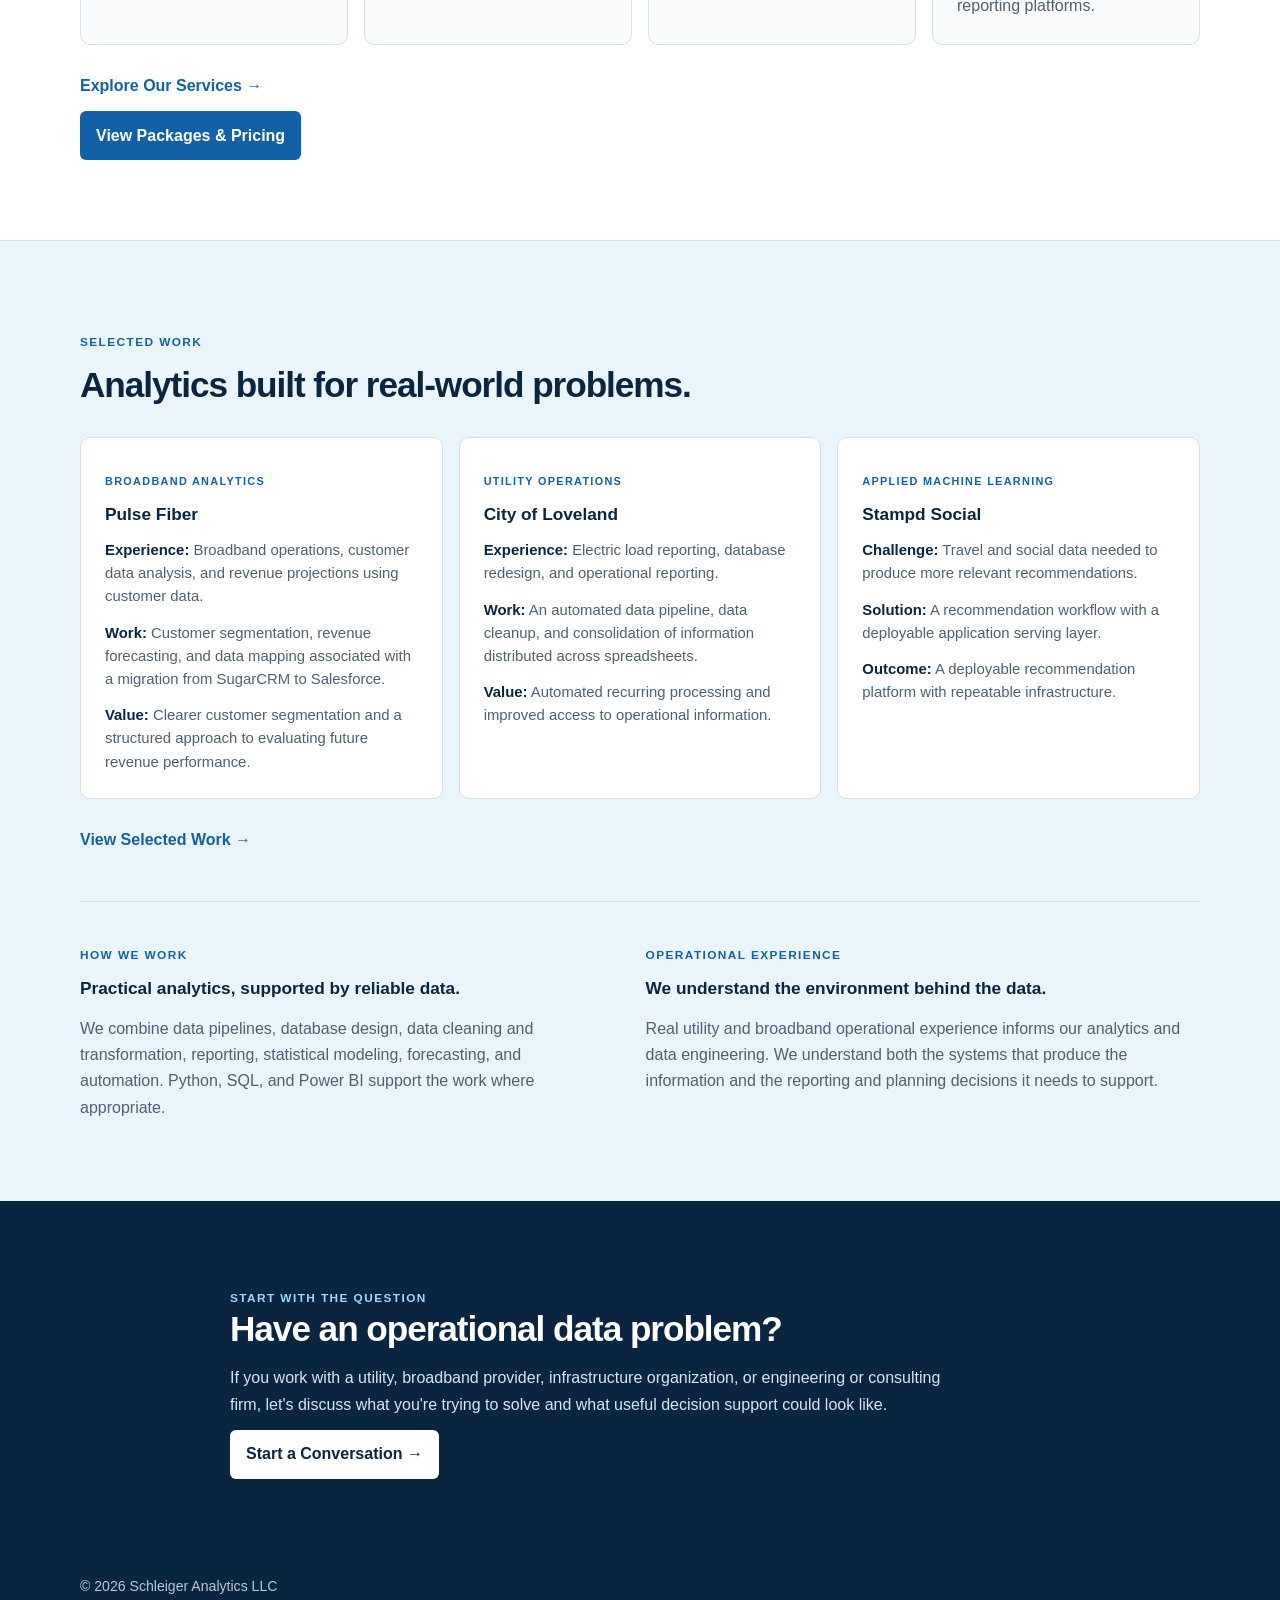
==== commit 90b24034: "Packages page" ====
--- a/index.html
+++ b/index.html
@@ -12,7 +12,7 @@
   <script src="js/main.js" defer></script>
 </head>
 <body>
-  <header><div class="nav container"><a class="brand" href="index.html"><img class="site-logo" src="assets/images/schleiger-analytics-logo.png" alt="Schleiger Analytics logo"><span>Schleiger Analytics</span></a><button class="menu" aria-expanded="false" aria-controls="links">Menu</button><nav id="links"><a class="active" href="index.html">Home</a><a href="about.html">About</a><a href="services.html">Services</a><a href="portfolio.html">Portfolio</a><a href="contact.html">Contact</a></nav></div></header>
+  <header><div class="nav container"><a class="brand" href="index.html"><img class="site-logo" src="assets/images/schleiger-analytics-logo.png" alt="Schleiger Analytics logo"><span>Schleiger Analytics</span></a><button class="menu" aria-expanded="false" aria-controls="links">Menu</button><nav id="links" aria-label="Primary navigation"><a class="active" aria-current="page" href="index.html">Home</a><a href="services.html">Services</a><a href="packages.html">Packages</a><a href="portfolio.html">Portfolio</a><a href="about.html">About</a><a href="contact.html">Contact</a></nav></div></header>
 
   <main>
     <section class="hero">
@@ -66,6 +66,7 @@
           <article class="capability-card"><svg class="capability-card__icon" viewBox="0 0 24 24" aria-hidden="true" focusable="false"><path d="M5 7h10M12 4l3 3-3 3M19 17H9M12 14l-3 3 3 3"></path></svg><h3>Data Integration &amp; Automation</h3><p>Clean, consolidate, transform, and automate data across databases, spreadsheets, operational systems, and reporting platforms.</p></article>
         </div>
         <a class="text-link" href="services.html">Explore Our Services →</a>
+        <div><a class="button" href="packages.html">View Packages &amp; Pricing</a></div>
       </div>
     </section>
 
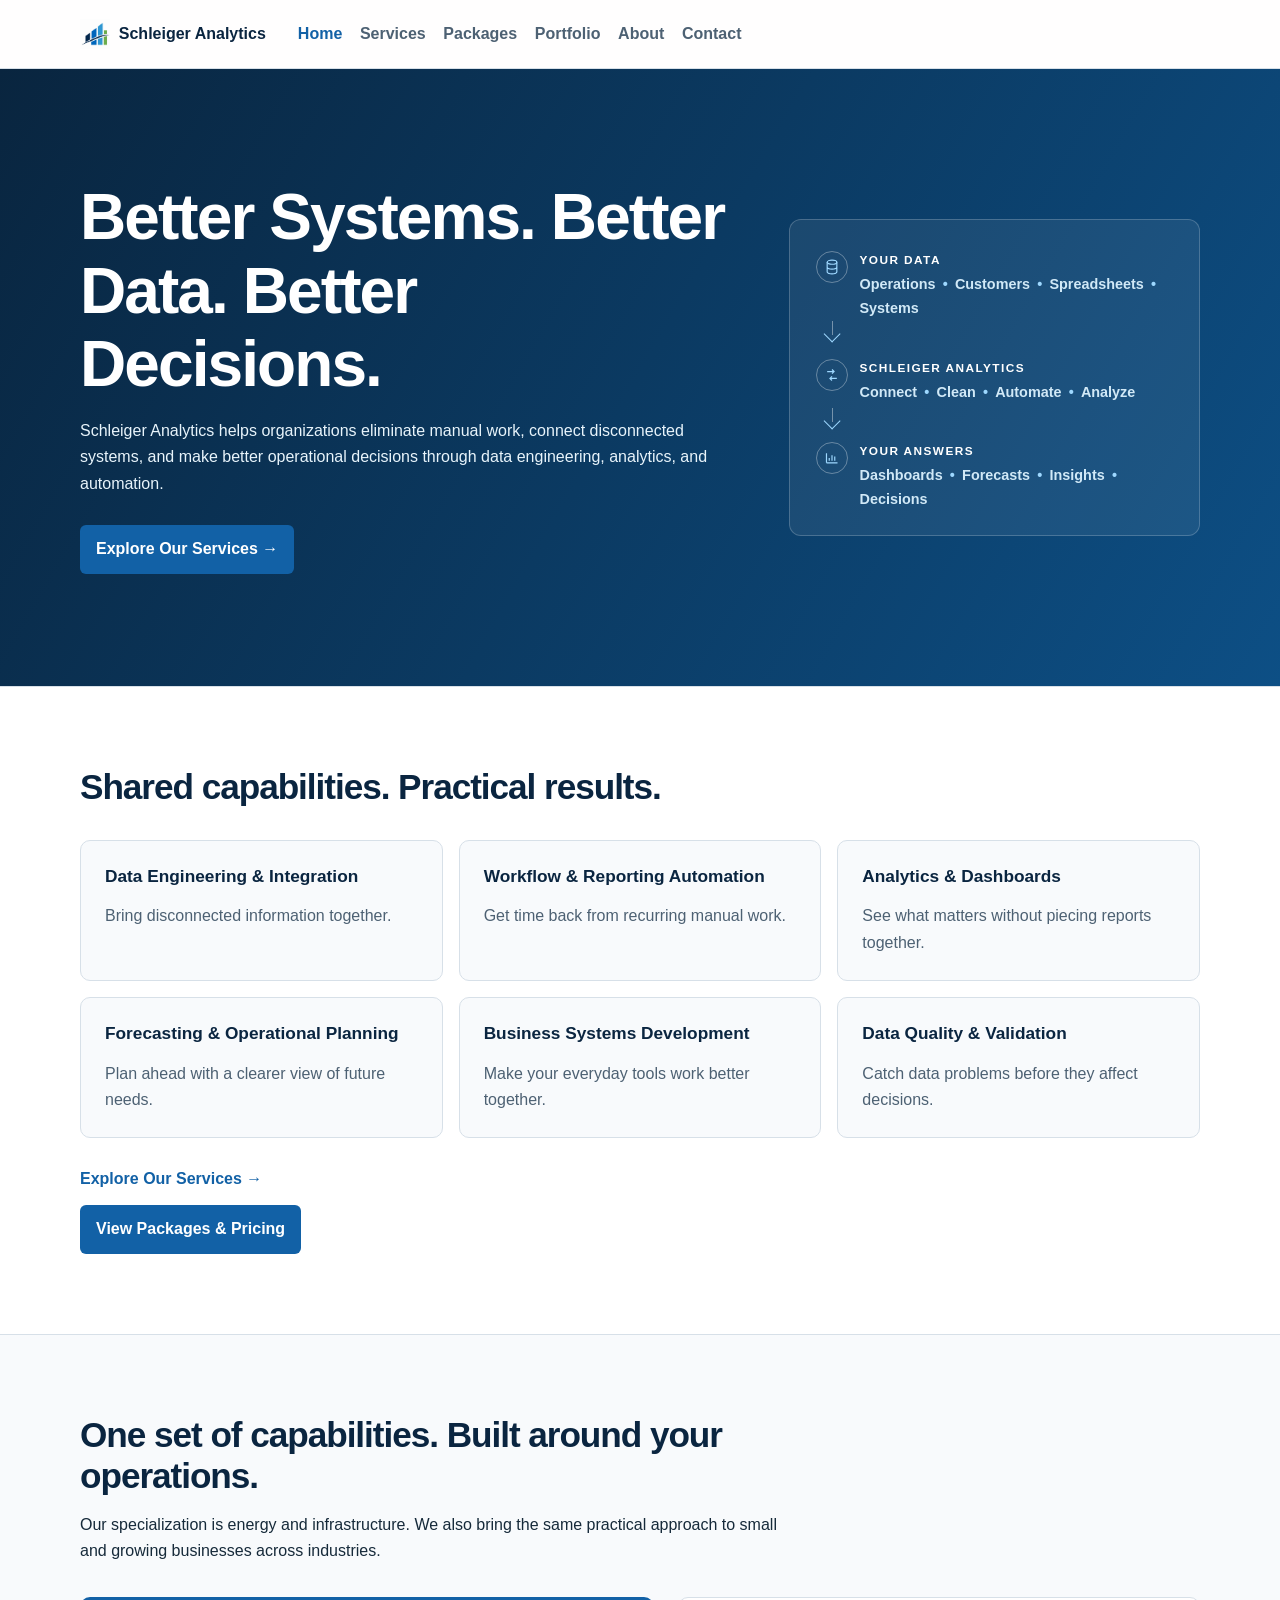
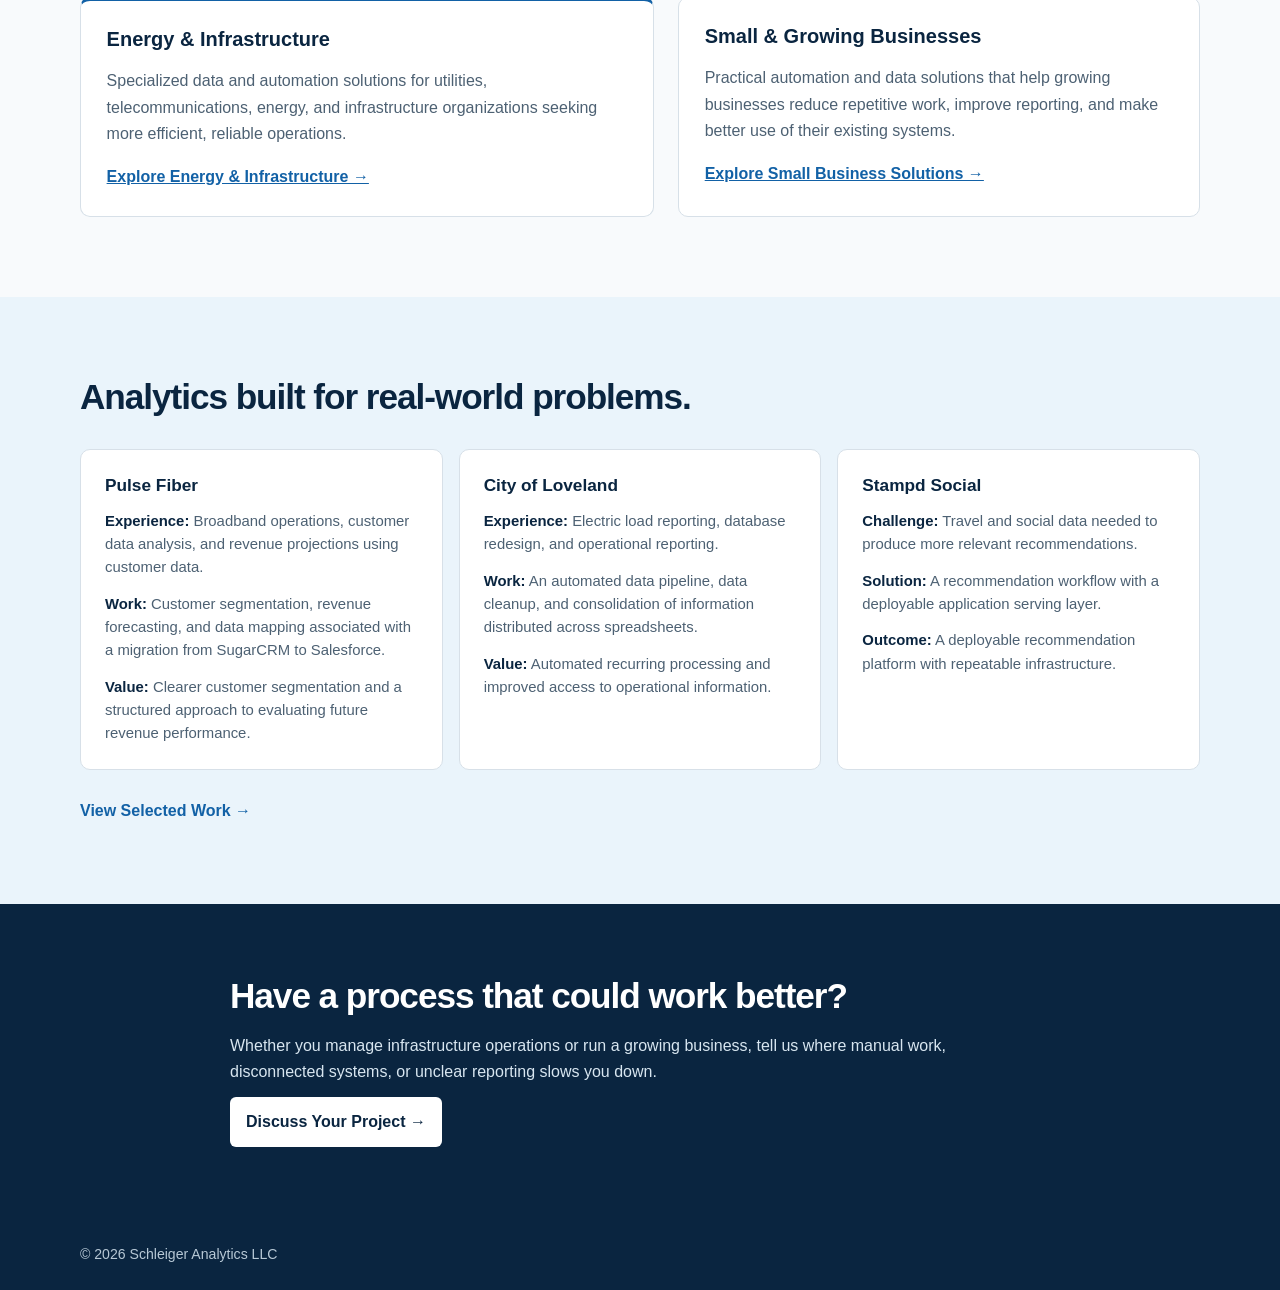
==== commit 38dcae9f: "small business addition" ====
--- a/index.html
+++ b/index.html
@@ -3,8 +3,8 @@
 <head>
   <meta charset="utf-8">
   <meta name="viewport" content="width=device-width,initial-scale=1">
-  <meta name="description" content="Analytics consulting for utilities, broadband providers, infrastructure organizations, and the engineering and consulting firms that serve them.">
-  <title>Schleiger Analytics LLC</title>
+  <meta name="description" content="Data engineering, analytics, forecasting, and workflow automation for energy and infrastructure organizations and small and growing businesses.">
+  <title>Data, Analytics &amp; Automation | Schleiger Analytics</title>
   <link rel="stylesheet" href="css/styles.css">
   <link rel="stylesheet" href="css/home.css">
   <link rel="stylesheet" href="css/branding.css">
@@ -18,10 +18,9 @@
     <section class="hero">
       <div class="container hero-grid">
         <div>
-          <p class="eyebrow">ANALYTICS FOR UTILITIES, BROADBAND &amp; INFRASTRUCTURE</p>
-          <h1>Turn operational data into better infrastructure decisions.</h1>
-          <p>Schleiger Analytics helps utilities, broadband providers, and infrastructure organizations use their data to improve operations, evaluate opportunities, automate reporting, and make better decisions.</p>
-          <a class="button" href="services.html">See What We Do →</a>
+          <h1>Better Systems. Better Data. Better Decisions.</h1>
+          <p>Schleiger Analytics helps organizations eliminate manual work, connect disconnected systems, and make better operational decisions through data engineering, analytics, and automation.</p>
+          <a class="button" href="services.html">Explore Our Services →</a>
         </div>
 
         <aside class="hero-flow" aria-label="How Schleiger Analytics turns data into answers">
@@ -29,7 +28,7 @@
             <li>
               <div class="hero-flow__stage">
                 <svg class="hero-flow__icon" viewBox="0 0 24 24" aria-hidden="true" focusable="false"><ellipse cx="12" cy="5" rx="7" ry="3"></ellipse><path d="M5 5v7c0 1.7 3.1 3 7 3s7-1.3 7-3V5M5 12v7c0 1.7 3.1 3 7 3s7-1.3 7-3v-7"></path></svg>
-                <div><p class="hero-flow__label">Your Data</p><p class="hero-flow__detail"><span>Operations</span><span>Customers</span><span>Network</span><span>SCADA</span></p></div>
+                <div><p class="hero-flow__label">Your Data</p><p class="hero-flow__detail"><span>Operations</span><span>Customers</span><span>Spreadsheets</span><span>Systems</span></p></div>
               </div>
             </li>
             <li class="hero-flow__transform">
@@ -49,45 +48,46 @@
       </div>
     </section>
 
-    <section class="section home-challenge">
-      <div class="container home-challenge__grid">
-        <div><p class="eyebrow">WHO WE HELP</p><h2>Analytics grounded in infrastructure operations.</h2></div>
-        <p>We support utilities, broadband providers, infrastructure organizations, and the engineering and consulting firms that serve them. Our utility and broadband operational experience informs how we bring disconnected information together, improve reporting, and support planning and business decisions.</p>
-      </div>
-    </section>
-
     <section class="section home-capabilities">
       <div class="container">
-        <div class="home-section-head"><p class="eyebrow">WHAT WE HELP SOLVE</p><h2>Clearer information for operational and business decisions.</h2></div>
+        <div class="home-section-head"><h2>Shared capabilities. Practical results.</h2></div>
         <div class="capability-grid">
-          <article class="capability-card"><svg class="capability-card__icon" viewBox="0 0 24 24" aria-hidden="true" focusable="false"><path d="M5 19V5M5 19h14M8 16v-4M12 16V8M16 16v-6"></path></svg><h3>Operational Visibility</h3><p>Turn disconnected operational data into useful reporting, KPIs, and decision support.</p></article>
-          <article class="capability-card"><svg class="capability-card__icon" viewBox="0 0 24 24" aria-hidden="true" focusable="false"><path d="M4 19V5M4 19h16M7 15l4-4 3 2 5-6M16 7h3v3"></path></svg><h3>Planning &amp; Forecasting</h3><p>Use historical, customer, financial, and operational data to forecast demand, revenue, growth, and resource needs.</p></article>
-          <article class="capability-card"><svg class="capability-card__icon" viewBox="0 0 24 24" aria-hidden="true" focusable="false"><path d="M4 19V5M4 19h16M8 15l4-5 3 2 5-7M17 5h3v3"></path></svg><h3>Investment &amp; Market Analysis</h3><p>Use data to evaluate opportunities, expansion scenarios, capital decisions, and market economics.</p></article>
-          <article class="capability-card"><svg class="capability-card__icon" viewBox="0 0 24 24" aria-hidden="true" focusable="false"><path d="M5 7h10M12 4l3 3-3 3M19 17H9M12 14l-3 3 3 3"></path></svg><h3>Data Integration &amp; Automation</h3><p>Clean, consolidate, transform, and automate data across databases, spreadsheets, operational systems, and reporting platforms.</p></article>
+          <article class="capability-card"><h3>Data Engineering &amp; Integration</h3><p>Bring disconnected information together.</p></article>
+          <article class="capability-card"><h3>Workflow &amp; Reporting Automation</h3><p>Get time back from recurring manual work.</p></article>
+          <article class="capability-card"><h3>Analytics &amp; Dashboards</h3><p>See what matters without piecing reports together.</p></article>
+          <article class="capability-card"><h3>Forecasting &amp; Operational Planning</h3><p>Plan ahead with a clearer view of future needs.</p></article>
+          <article class="capability-card"><h3>Business Systems Development</h3><p>Make your everyday tools work better together.</p></article>
+          <article class="capability-card"><h3>Data Quality &amp; Validation</h3><p>Catch data problems before they affect decisions.</p></article>
         </div>
         <a class="text-link" href="services.html">Explore Our Services →</a>
         <div><a class="button" href="packages.html">View Packages &amp; Pricing</a></div>
       </div>
     </section>
 
-    <section class="section home-work">
+    <section class="section home-markets" aria-labelledby="home-markets-title">
       <div class="container">
-        <div class="home-section-head"><p class="eyebrow">SELECTED WORK</p><h2>Analytics built for real-world problems.</h2></div>
-        <div class="work-grid">
-          <article class="work-card"><p class="eyebrow">BROADBAND ANALYTICS</p><h3>Pulse Fiber</h3><p><strong>Experience:</strong> Broadband operations, customer data analysis, and revenue projections using customer data.</p><p><strong>Work:</strong> Customer segmentation, revenue forecasting, and data mapping associated with a migration from SugarCRM to Salesforce.</p><p><strong>Value:</strong> Clearer customer segmentation and a structured approach to evaluating future revenue performance.</p></article>
-          <article class="work-card"><p class="eyebrow">UTILITY OPERATIONS</p><h3>City of Loveland</h3><p><strong>Experience:</strong> Electric load reporting, database redesign, and operational reporting.</p><p><strong>Work:</strong> An automated data pipeline, data cleanup, and consolidation of information distributed across spreadsheets.</p><p><strong>Value:</strong> Automated recurring processing and improved access to operational information.</p></article>
-          <article class="work-card"><p class="eyebrow">APPLIED MACHINE LEARNING</p><h3>Stampd Social</h3><p><strong>Challenge:</strong> Travel and social data needed to produce more relevant recommendations.</p><p><strong>Solution:</strong> A recommendation workflow with a deployable application serving layer.</p><p><strong>Outcome:</strong> A deployable recommendation platform with repeatable infrastructure.</p></article>
-        </div>
-        <a class="text-link" href="portfolio.html">View Selected Work →</a>
-        <div class="home-methods home-challenge__grid">
-          <div><p class="eyebrow">HOW WE WORK</p><h3>Practical analytics, supported by reliable data.</h3><p>We combine data pipelines, database design, data cleaning and transformation, reporting, statistical modeling, forecasting, and automation. Python, SQL, and Power BI support the work where appropriate.</p></div>
-          <div><p class="eyebrow">OPERATIONAL EXPERIENCE</p><h3>We understand the environment behind the data.</h3><p>Real utility and broadband operational experience informs our analytics and data engineering. We understand both the systems that produce the information and the reporting and planning decisions it needs to support.</p></div>
+        <div class="home-section-head"><h2 id="home-markets-title">One set of capabilities. Built around your operations.</h2><p>Our specialization is energy and infrastructure. We also bring the same practical approach to small and growing businesses across industries.</p></div>
+        <div class="market-grid">
+          <article class="market-card market-card--primary"><h3>Energy &amp; Infrastructure</h3><p>Specialized data and automation solutions for utilities, telecommunications, energy, and infrastructure organizations seeking more efficient, reliable operations.</p><a href="services.html#energy-infrastructure">Explore Energy &amp; Infrastructure →</a></article>
+          <article class="market-card"><h3>Small &amp; Growing Businesses</h3><p>Practical automation and data solutions that help growing businesses reduce repetitive work, improve reporting, and make better use of their existing systems.</p><a href="services.html#small-business">Explore Small Business Solutions →</a></article>
         </div>
       </div>
     </section>
 
+    <section class="section home-work">
+      <div class="container">
+        <div class="home-section-head"><h2>Analytics built for real-world problems.</h2></div>
+        <div class="work-grid">
+          <article class="work-card"><h3>Pulse Fiber</h3><p><strong>Experience:</strong> Broadband operations, customer data analysis, and revenue projections using customer data.</p><p><strong>Work:</strong> Customer segmentation, revenue forecasting, and data mapping associated with a migration from SugarCRM to Salesforce.</p><p><strong>Value:</strong> Clearer customer segmentation and a structured approach to evaluating future revenue performance.</p></article>
+          <article class="work-card"><h3>City of Loveland</h3><p><strong>Experience:</strong> Electric load reporting, database redesign, and operational reporting.</p><p><strong>Work:</strong> An automated data pipeline, data cleanup, and consolidation of information distributed across spreadsheets.</p><p><strong>Value:</strong> Automated recurring processing and improved access to operational information.</p></article>
+          <article class="work-card"><h3>Stampd Social</h3><p><strong>Challenge:</strong> Travel and social data needed to produce more relevant recommendations.</p><p><strong>Solution:</strong> A recommendation workflow with a deployable application serving layer.</p><p><strong>Outcome:</strong> A deployable recommendation platform with repeatable infrastructure.</p></article>
+        </div>
+        <a class="text-link" href="portfolio.html">View Selected Work →</a>
+      </div>
+    </section>
+
     <section class="home-cta">
-      <div class="container"><p class="eyebrow">START WITH THE QUESTION</p><h2>Have an operational data problem?</h2><p>If you work with a utility, broadband provider, infrastructure organization, or engineering or consulting firm, let's discuss what you're trying to solve and what useful decision support could look like.</p><a class="button" href="contact.html">Start a Conversation →</a></div>
+      <div class="container"><h2>Have a process that could work better?</h2><p>Whether you manage infrastructure operations or run a growing business, tell us where manual work, disconnected systems, or unclear reporting slows you down.</p><a class="button" href="contact.html">Discuss Your Project →</a></div>
     </section>
   </main>
 
--- a/css/styles.css
+++ b/css/styles.css
@@ -1 +1,31 @@
-:root{--navy:#0a2540;--blue:#1261a6;--sky:#eaf4fb;--slate:#4d6173;--line:#d7e0e8;--shadow-md:0 10px 28px rgba(10,37,64,.16)}*{box-sizing:border-box}body{margin:0;background:#f8fafc;color:#162a3a;font:16px/1.65 Inter,Arial,sans-serif}.container{width:min(1120px,calc(100% - 3rem));margin:auto}header{position:sticky;top:0;z-index:2;padding:0;background:#fffefeee;border-bottom:1px solid var(--line);backdrop-filter:blur(8px)}.nav{min-height:68px;display:flex;justify-content:flex-start;align-items:center;gap:.5rem}.brand{display:flex;align-items:center;gap:.55rem;margin:0;color:var(--navy);text-decoration:none;font-weight:800}.brand b{display:inline-grid;place-items:center;width:34px;height:34px;margin-right:0;border-radius:7px;background:var(--blue);color:#fff;font-size:.75rem}.nav nav{display:flex;margin-left:1.5rem;gap:1.1rem}.nav nav a{color:var(--slate);font-weight:700;text-decoration:none}.nav a:hover,.nav a.active{color:var(--blue)}.menu{display:none}.hero{padding:7rem 0;background:linear-gradient(120deg,#09253f,#0d4f85);color:#e8f4fb}.hero-grid{display:grid;grid-template-columns:1.5fr .7fr;gap:5rem;align-items:center}.eyebrow{margin:0 0:.65rem;color:var(--blue);font-size:.74rem;font-weight:800;letter-spacing:.12em}.hero .eyebrow,.hero aside small{color:#9ed8ff}h1,h2{margin:0;color:var(--navy);line-height:1.15;letter-spacing:-.03em}h1{font-size:clamp(2.35rem,5vw,4.5rem)}h2{font-size:clamp(1.45rem,3vw,2.2rem)}.hero h1{color:#fff}.tagline{font-size:1.17rem;font-weight:700}.tagline i{color:#69c5ed;padding:.3rem}.hero p{max-width:650px}.button{display:inline-block;margin-top:.75rem;padding:.72rem 1rem;border:0;border-radius:6px;background:var(--blue);color:#fff;text-decoration:none;font-weight:800;cursor:pointer}.hero aside{padding:1.6rem;border:1px solid #ffffff33;border-radius:12px;background:#fff1}.hero aside strong,.hero aside span{display:block}.hero aside strong{font-size:1.1rem}.hero aside span{color:#d1e9f7;font-size:.9rem}.hero aside hr{border:0;border-top:1px solid #ffffff33;margin:1rem 0}.section{padding:5rem 0}.split,.contact{display:grid;grid-template-columns:1fr 1fr;gap:3rem}.split{align-items:start}.section.split{padding:3.5rem 0;row-gap:1.5rem}.split>p,.page-head p:last-child{color:var(--slate);font-size:1.1rem}.page-head{padding:5rem 0 4rem;background:var(--sky);border-bottom:1px solid var(--line)}.page-head p:last-child{max-width:680px}.callout{align-self:start;margin-bottom:0;padding:1.5rem;border-radius:8px;background:var(--navy);box-shadow:none}.callout h2{color:white;font-size:clamp(1.3rem,2.5vw,1.85rem)}.callout p:last-child{color:#d8e6f0}.callout .eyebrow{color:#9ed8ff}.cards{display:grid;grid-template-columns:repeat(3,1fr);gap:1.2rem}.cards article,form{padding:1.6rem;border:1px solid var(--line);border-radius:10px;background:#fff}.cards em{color:var(--blue);font-style:normal;font-weight:800}.cards h2{margin-top:1rem;font-size:1.3rem}.cards p{color:var(--slate)}.projects{display:grid;gap:2rem}.projects article{display:grid;grid-template-columns:.9fr 1.1fr;overflow:hidden;border:1px solid var(--line);border-radius:10px;background:#fff}.projects article>div:last-child{padding:2rem}.placeholder{min-height:310px;display:grid;place-items:center;background:linear-gradient(135deg,#0d3355,#1a79aa);color:#dff2ff;font-size:.8rem;font-weight:800;letter-spacing:.1em}.architecture{background:linear-gradient(135deg,#16435b,#3c85a1)}dl{margin:1.3rem 0}dt{margin-top:1rem;color:var(--navy);font-size:.77rem;font-weight:800;letter-spacing:.08em}dd{margin:.1rem 0;color:var(--slate)}form{display:grid;gap:.45rem}label{margin-top:.4rem;font-weight:700}input,textarea{padding:.7rem;border:1px solid #b9c8d4;border-radius:6px;font:inherit}form .button{width:max-content}small{color:var(--slate)}.founder-photo{max-width:280px;margin:0 0 2rem;text-align:center}.founder-photo img{display:block;width:100%;aspect-ratio:1/1;object-fit:cover;border-radius:8px;box-shadow:var(--shadow-md)}.founder-photo figcaption{margin-top:.5rem;color:var(--slate);font-size:.9rem}footer{padding:1.5rem 0;background:var(--navy);color:#b7c8d5;font-size:.88rem}footer span{float:right}@media(max-width:760px){.container{width:min(100% - 2rem,1120px)}.nav{min-height:65px;flex-wrap:wrap}.menu{display:block;padding:.4rem .65rem;background:white;border:1px solid var(--line);border-radius:6px;font:inherit;font-weight:700}.nav nav{display:none;width:100%;flex-direction:column;gap:.55rem;padding:.7rem 0 1rem}.nav nav.open{display:flex}.hero{padding:5rem 0}.hero-grid,.split,.contact,.projects article{grid-template-columns:1fr;gap:2rem}.cards{grid-template-columns:1fr}.section{padding:3.5rem 0}.placeholder{min-height:190px}.founder-photo{margin:0 auto 2rem}footer span{display:block;float:none}}
+:root{--navy:#0a2540;--blue:#1261a6;--sky:#eaf4fb;--slate:#4d6173;--line:#d7e0e8;--shadow-md:0 10px 28px rgba(10,37,64,.16)}*{box-sizing:border-box}body{margin:0;background:#f8fafc;color:#162a3a;font:16px/1.65 Inter,Arial,sans-serif}.container{width:min(1120px,calc(100% - 3rem));margin:auto}header{position:sticky;top:0;z-index:2;padding:0;background:#fffefeee;border-bottom:1px solid var(--line);backdrop-filter:blur(8px)}.nav{min-height:68px;display:flex;justify-content:flex-start;align-items:center;gap:.5rem}.brand{display:flex;align-items:center;gap:.55rem;margin:0;color:var(--navy);text-decoration:none;font-weight:800}.brand b{display:inline-grid;place-items:center;width:34px;height:34px;margin-right:0;border-radius:7px;background:var(--blue);color:#fff;font-size:.75rem}.nav nav{display:flex;margin-left:1.5rem;gap:1.1rem}.nav nav a{color:var(--slate);font-weight:700;text-decoration:none}.nav a:hover,.nav a.active{color:var(--blue)}.menu{display:none}.hero{padding:7rem 0;background:linear-gradient(120deg,#09253f,#0d4f85);color:#e8f4fb}.hero-grid{display:grid;grid-template-columns:1.5fr .7fr;gap:5rem;align-items:center}.hero aside small{color:#9ed8ff}h1,h2{margin:0;color:var(--navy);line-height:1.15;letter-spacing:-.03em}h1{font-size:clamp(2.35rem,5vw,4.5rem)}h2{font-size:clamp(1.45rem,3vw,2.2rem)}.hero h1{color:#fff}.tagline{font-size:1.17rem;font-weight:700}.tagline i{color:#69c5ed;padding:.3rem}.hero p{max-width:650px}.button{display:inline-block;margin-top:.75rem;padding:.72rem 1rem;border:0;border-radius:6px;background:var(--blue);color:#fff;text-decoration:none;font-weight:800;cursor:pointer}.hero aside{padding:1.6rem;border:1px solid #ffffff33;border-radius:12px;background:#fff1}.hero aside strong,.hero aside span{display:block}.hero aside strong{font-size:1.1rem}.hero aside span{color:#d1e9f7;font-size:.9rem}.hero aside hr{border:0;border-top:1px solid #ffffff33;margin:1rem 0}.section{padding:5rem 0}.split,.contact{display:grid;grid-template-columns:1fr 1fr;gap:3rem}.split{align-items:start}.section.split{padding:3.5rem 0;row-gap:1.5rem}.split>p,.page-head p:last-child{color:var(--slate);font-size:1.1rem}.page-head{padding:5rem 0 4rem;background:var(--sky);border-bottom:1px solid var(--line)}.page-head p:last-child{max-width:680px}.callout{align-self:start;margin-bottom:0;padding:1.5rem;border-radius:8px;background:var(--navy);box-shadow:none}.callout h2{color:white;font-size:clamp(1.3rem,2.5vw,1.85rem)}.callout p:last-child{color:#d8e6f0}.cards{display:grid;grid-template-columns:repeat(3,1fr);gap:1.2rem}.cards article,form{padding:1.6rem;border:1px solid var(--line);border-radius:10px;background:#fff}.cards em{color:var(--blue);font-style:normal;font-weight:800}.cards h2{margin-top:1rem;font-size:1.3rem}.cards p{color:var(--slate)}.projects{display:grid;gap:2rem}.projects article{display:grid;grid-template-columns:.9fr 1.1fr;overflow:hidden;border:1px solid var(--line);border-radius:10px;background:#fff}.projects article>div:last-child{padding:2rem}.placeholder{min-height:310px;display:grid;place-items:center;background:linear-gradient(135deg,#0d3355,#1a79aa);color:#dff2ff;font-size:.8rem;font-weight:800;letter-spacing:.1em}.architecture{background:linear-gradient(135deg,#16435b,#3c85a1)}dl{margin:1.3rem 0}dt{margin-top:1rem;color:var(--navy);font-size:.77rem;font-weight:800;letter-spacing:.08em}dd{margin:.1rem 0;color:var(--slate)}form{display:grid;gap:.45rem}label{margin-top:.4rem;font-weight:700}input,textarea{padding:.7rem;border:1px solid #b9c8d4;border-radius:6px;font:inherit}form .button{width:max-content}small{color:var(--slate)}.founder-photo{max-width:280px;margin:0 0 2rem;text-align:center}.founder-photo img{display:block;width:100%;aspect-ratio:1/1;object-fit:cover;border-radius:8px;box-shadow:var(--shadow-md)}.founder-photo figcaption{margin-top:.5rem;color:var(--slate);font-size:.9rem}footer{padding:1.5rem 0;background:var(--navy);color:#b7c8d5;font-size:.88rem}footer span{float:right}@media(max-width:760px){.container{width:min(100% - 2rem,1120px)}.nav{min-height:65px;flex-wrap:wrap}.menu{display:block;padding:.4rem .65rem;background:white;border:1px solid var(--line);border-radius:6px;font:inherit;font-weight:700}.nav nav{display:none;width:100%;flex-direction:column;gap:.55rem;padding:.7rem 0 1rem}.nav nav.open{display:flex}.hero{padding:5rem 0}.hero-grid,.split,.contact,.projects article{grid-template-columns:1fr;gap:2rem}.cards{grid-template-columns:1fr}.section{padding:3.5rem 0}.placeholder{min-height:190px}.founder-photo{margin:0 auto 2rem}footer span{display:block;float:none}}
+
+/* Shared service and market sections reuse the site's card and brand styles. */
+.market-grid { display: grid; grid-template-columns: minmax(0, 1.1fr) minmax(0, 1fr); gap: 1.5rem; margin-top: 2rem; }
+.market-card { min-width: 0; padding: 1.6rem; border: 1px solid var(--line); border-radius: 10px; background: #fff; }
+.market-card--primary { border-top: 4px solid var(--blue); }
+.market-card h3,.service-cards h3,.delivery-steps h3 { margin: 0; color: var(--navy); font-size: 1.25rem; line-height: 1.3; }
+.market-card p,.market-card ul,.delivery-steps p { color: var(--slate); }
+.market-card ul { padding-left: 1.25rem; }
+.market-card a { color: var(--blue); font-weight: 700; }
+.market-card[id] { scroll-margin-top: 6rem; }
+.service-cards { margin: 2rem 0; }
+.service-markets,.service-contact { background: var(--sky); border-top: 1px solid var(--line); border-bottom: 1px solid var(--line); }
+.delivery-steps { display: grid; grid-template-columns: repeat(4, minmax(0, 1fr)); gap: 2rem; margin: 2rem 0 0; padding-left: 1.5rem; }
+.delivery-steps li { padding-left: .25rem; }
+.delivery-steps li::marker { color: var(--blue); font-weight: 800; }
+a:focus-visible,button:focus-visible,[tabindex="-1"]:focus-visible { outline: 3px solid var(--blue); outline-offset: 4px; }
+@media (max-width: 960px) {
+  .nav { flex-wrap: wrap; }
+  .nav .menu { display: block; margin-left: auto; padding: .4rem .65rem; background: white; border: 1px solid var(--line); border-radius: 6px; font: inherit; font-weight: 700; }
+  .nav nav { display: none; width: 100%; margin-left: 0; flex-direction: column; gap: .55rem; padding: .7rem 0 1rem; }
+  .nav nav.open { display: flex; }
+  .delivery-steps { grid-template-columns: repeat(2, minmax(0, 1fr)); }
+}
+@media (max-width: 760px) {
+  .market-grid,.delivery-steps { grid-template-columns: minmax(0, 1fr); }
+}
+@media (max-width: 400px) {
+  .nav .brand { gap: .4rem; font-size: .8rem; }
+  .nav .site-logo { height: 24px; }
+}
--- a/css/home.css
+++ b/css/home.css
@@ -21,7 +21,7 @@
 .home-challenge__grid > p { max-width: 610px; margin: 0; color: var(--slate); font-size: 1.1rem; }
 .home-section-head { max-width: 720px; margin-bottom: 2rem; }
 .home-capabilities { border-top: 1px solid var(--line); border-bottom: 1px solid var(--line); background: #fff; }
-.capability-grid { display: grid; grid-template-columns: repeat(4, minmax(0, 1fr)); gap: 1rem; }
+.capability-grid { display: grid; grid-template-columns: repeat(3, minmax(0, 1fr)); gap: 1rem; }
 .capability-card { min-height: 100%; padding: 1.5rem; border: 1px solid var(--line); border-radius: 10px; background: #f8fafc; }
 .capability-card__icon { width: 2rem; height: 2rem; margin-bottom: 1rem; stroke: var(--blue); stroke-width: 1.7; fill: none; }
 .capability-card h3,.work-card h3 { margin: 0; color: var(--navy); font-size: 1.08rem; line-height: 1.3; }
@@ -33,12 +33,11 @@
 .home-work { background: var(--sky); }
 .work-grid { display: grid; grid-template-columns: repeat(3, minmax(0, 1fr)); gap: 1rem; }
 .work-card { padding: 1.5rem; border: 1px solid var(--line); border-radius: 10px; background: #fff; }
-.work-card .eyebrow { margin-bottom: .75rem; font-size: .68rem; }
-.work-card > p:not(.eyebrow) { margin: .85rem 0 0; color: var(--slate); font-size: .93rem; line-height: 1.55; }
+.work-card > p { margin: .85rem 0 0; color: var(--slate); font-size: .93rem; line-height: 1.55; }
 .work-card strong { color: var(--navy); }
 .home-methods { margin-top: 3rem; padding-top: 2rem; border-top: 1px solid var(--line); }
 .home-methods h3 { margin: 0; color: var(--navy); font-size: 1.08rem; line-height: 1.3; }
-.home-methods p:not(.eyebrow) { margin: 1rem 0 0; color: var(--slate); }
+.home-methods p { margin: 1rem 0 0; color: var(--slate); }
 
 .text-link { color: var(--blue); font-weight: 800; text-decoration: none; }
 .text-link:hover { text-decoration: underline; }
@@ -46,7 +45,6 @@
 .home-cta > .container { max-width: 820px; }
 .home-cta h2 { max-width: 720px; color: #fff; }
 .home-cta p { max-width: 720px; margin: 1rem 0 0; color: #d8e6f0; }
-.home-cta .eyebrow { color: #9ed8ff; }
 .home-cta .button { background: #fff; color: var(--navy); }
 .home-cta .button:hover { background: #d8e6f0; }
 
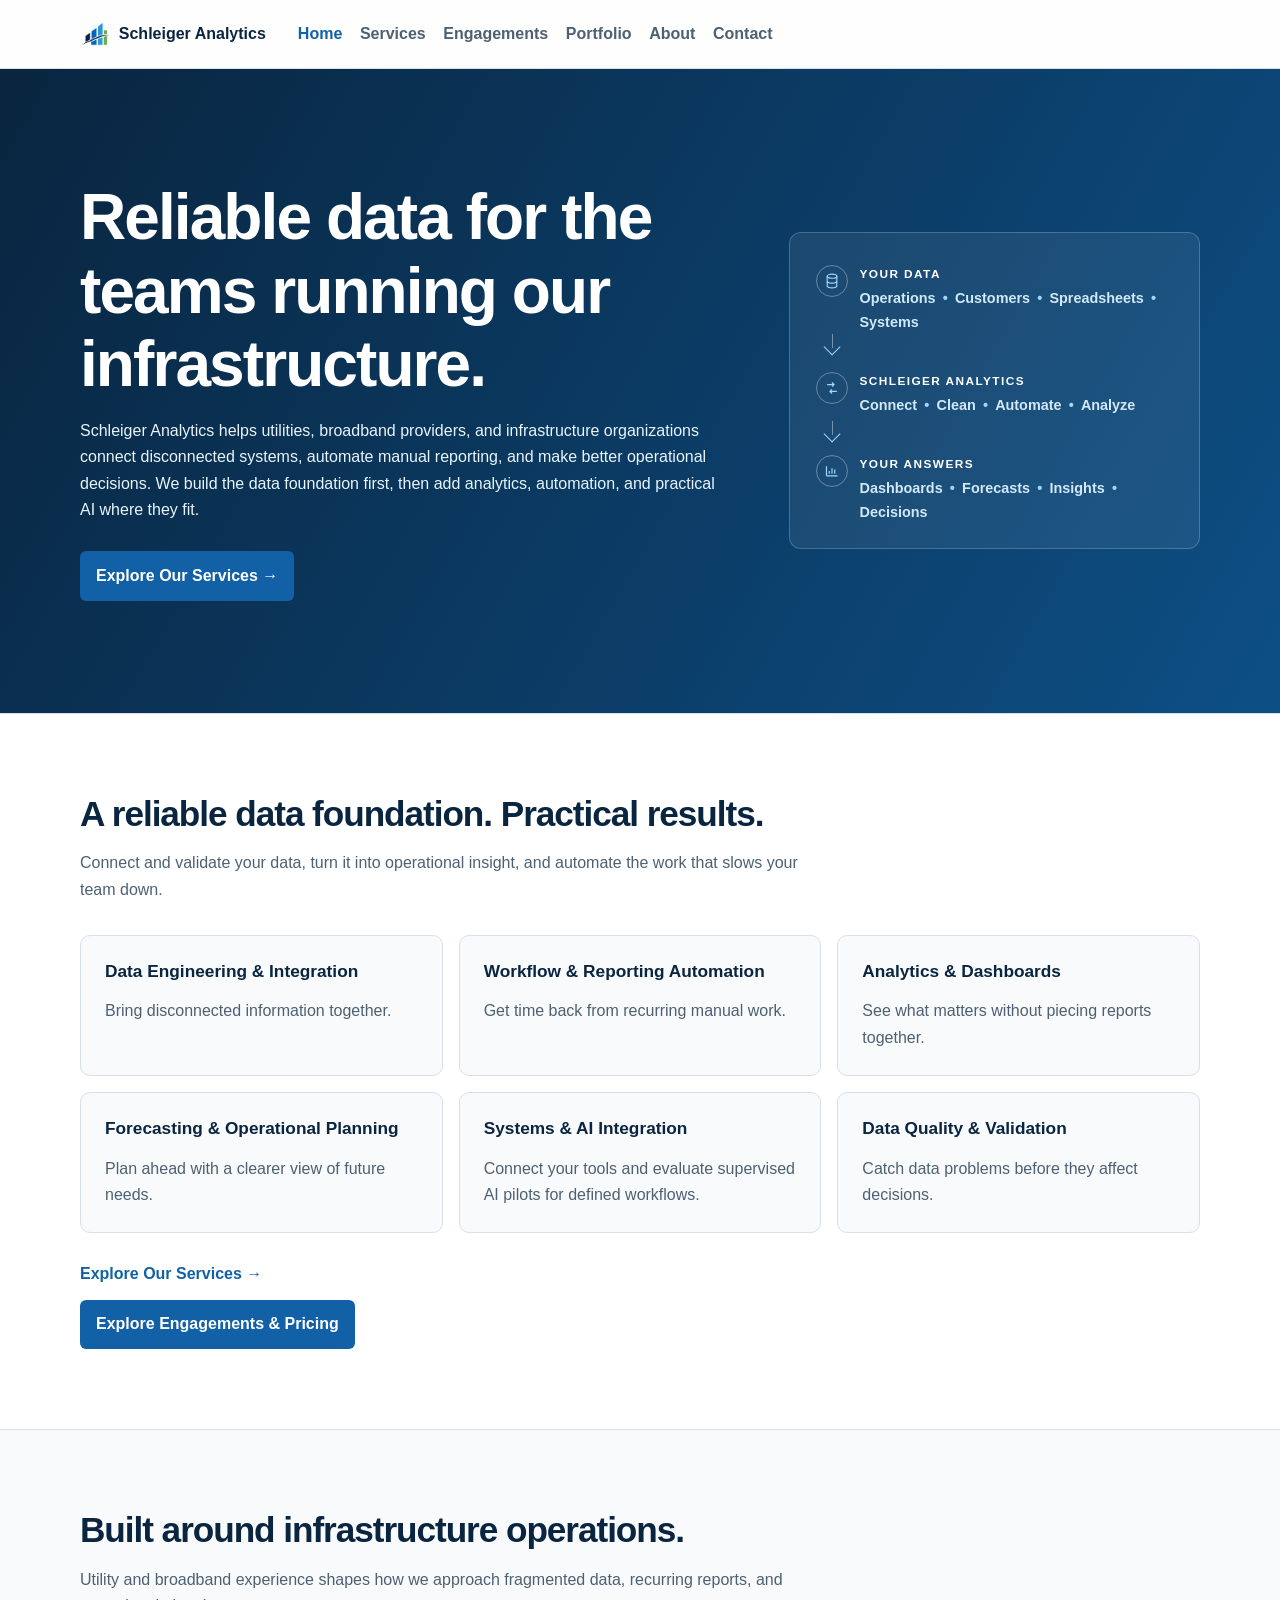
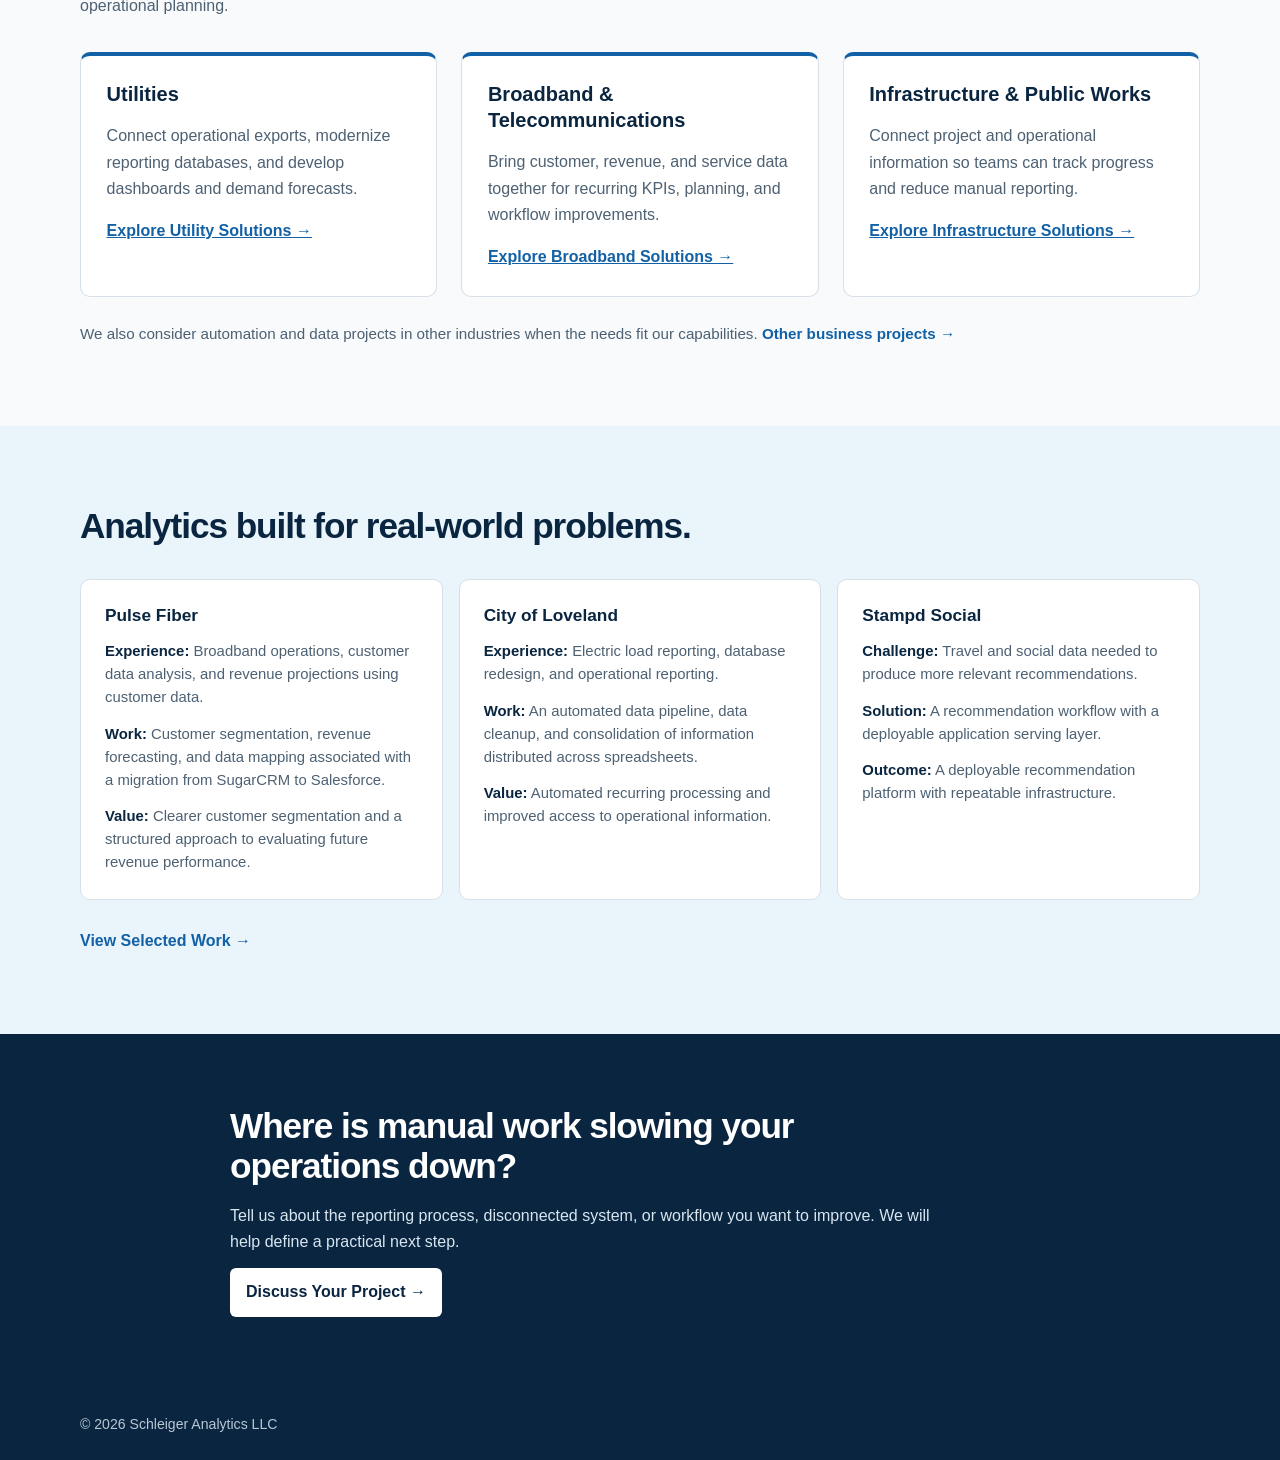
==== commit 621a8efc: "Refocus website on infrastructure engagements and hybrid pricing Propose a $600 assessment starting " ====
--- a/index.html
+++ b/index.html
@@ -3,8 +3,8 @@
 <head>
   <meta charset="utf-8">
   <meta name="viewport" content="width=device-width,initial-scale=1">
-  <meta name="description" content="Data engineering, analytics, forecasting, and workflow automation for energy and infrastructure organizations and small and growing businesses.">
-  <title>Data, Analytics &amp; Automation | Schleiger Analytics</title>
+  <meta name="description" content="Data engineering, operational analytics, and practical automation for utilities, broadband providers, and infrastructure organizations. Build reliable data foundations with Schleiger Analytics.">
+  <title>Infrastructure Data &amp; Analytics | Schleiger Analytics</title>
   <link rel="stylesheet" href="css/styles.css">
   <link rel="stylesheet" href="css/home.css">
   <link rel="stylesheet" href="css/branding.css">
@@ -12,14 +12,14 @@
   <script src="js/main.js" defer></script>
 </head>
 <body>
-  <header><div class="nav container"><a class="brand" href="index.html"><img class="site-logo" src="assets/images/schleiger-analytics-logo.png" alt="Schleiger Analytics logo"><span>Schleiger Analytics</span></a><button class="menu" aria-expanded="false" aria-controls="links">Menu</button><nav id="links" aria-label="Primary navigation"><a class="active" aria-current="page" href="index.html">Home</a><a href="services.html">Services</a><a href="packages.html">Packages</a><a href="portfolio.html">Portfolio</a><a href="about.html">About</a><a href="contact.html">Contact</a></nav></div></header>
+  <header><div class="nav container"><a class="brand" href="index.html"><img class="site-logo" src="assets/images/schleiger-analytics-logo.png" alt="Schleiger Analytics logo"><span>Schleiger Analytics</span></a><button class="menu" aria-expanded="false" aria-controls="links">Menu</button><nav id="links" aria-label="Primary navigation"><a class="active" aria-current="page" href="index.html">Home</a><a href="services.html">Services</a><a href="packages.html">Engagements</a><a href="portfolio.html">Portfolio</a><a href="about.html">About</a><a href="contact.html">Contact</a></nav></div></header>
 
   <main>
     <section class="hero">
       <div class="container hero-grid">
         <div>
-          <h1>Better Systems. Better Data. Better Decisions.</h1>
-          <p>Schleiger Analytics helps organizations eliminate manual work, connect disconnected systems, and make better operational decisions through data engineering, analytics, and automation.</p>
+          <h1>Reliable data for the teams running our infrastructure.</h1>
+          <p>Schleiger Analytics helps utilities, broadband providers, and infrastructure organizations connect disconnected systems, automate manual reporting, and make better operational decisions. We build the data foundation first, then add analytics, automation, and practical AI where they fit.</p>
           <a class="button" href="services.html">Explore Our Services →</a>
         </div>
 
@@ -50,27 +50,29 @@
 
     <section class="section home-capabilities">
       <div class="container">
-        <div class="home-section-head"><h2>Shared capabilities. Practical results.</h2></div>
+        <div class="home-section-head"><h2>A reliable data foundation. Practical results.</h2><p>Connect and validate your data, turn it into operational insight, and automate the work that slows your team down.</p></div>
         <div class="capability-grid">
           <article class="capability-card"><h3>Data Engineering &amp; Integration</h3><p>Bring disconnected information together.</p></article>
           <article class="capability-card"><h3>Workflow &amp; Reporting Automation</h3><p>Get time back from recurring manual work.</p></article>
           <article class="capability-card"><h3>Analytics &amp; Dashboards</h3><p>See what matters without piecing reports together.</p></article>
           <article class="capability-card"><h3>Forecasting &amp; Operational Planning</h3><p>Plan ahead with a clearer view of future needs.</p></article>
-          <article class="capability-card"><h3>Business Systems Development</h3><p>Make your everyday tools work better together.</p></article>
+          <article class="capability-card"><h3>Systems &amp; AI Integration</h3><p>Connect your tools and evaluate supervised AI pilots for defined workflows.</p></article>
           <article class="capability-card"><h3>Data Quality &amp; Validation</h3><p>Catch data problems before they affect decisions.</p></article>
         </div>
         <a class="text-link" href="services.html">Explore Our Services →</a>
-        <div><a class="button" href="packages.html">View Packages &amp; Pricing</a></div>
+        <div><a class="button" href="packages.html">Explore Engagements &amp; Pricing</a></div>
       </div>
     </section>
 
     <section class="section home-markets" aria-labelledby="home-markets-title">
       <div class="container">
-        <div class="home-section-head"><h2 id="home-markets-title">One set of capabilities. Built around your operations.</h2><p>Our specialization is energy and infrastructure. We also bring the same practical approach to small and growing businesses across industries.</p></div>
+        <div class="home-section-head"><h2 id="home-markets-title">Built around infrastructure operations.</h2><p>Utility and broadband experience shapes how we approach fragmented data, recurring reports, and operational planning.</p></div>
         <div class="market-grid">
-          <article class="market-card market-card--primary"><h3>Energy &amp; Infrastructure</h3><p>Specialized data and automation solutions for utilities, telecommunications, energy, and infrastructure organizations seeking more efficient, reliable operations.</p><a href="services.html#energy-infrastructure">Explore Energy &amp; Infrastructure →</a></article>
-          <article class="market-card"><h3>Small &amp; Growing Businesses</h3><p>Practical automation and data solutions that help growing businesses reduce repetitive work, improve reporting, and make better use of their existing systems.</p><a href="services.html#small-business">Explore Small Business Solutions →</a></article>
+          <article class="market-card market-card--primary"><h3>Utilities</h3><p>Connect operational exports, modernize reporting databases, and develop dashboards and demand forecasts.</p><a href="services.html#energy-infrastructure">Explore Utility Solutions →</a></article>
+          <article class="market-card market-card--primary"><h3>Broadband &amp; Telecommunications</h3><p>Bring customer, revenue, and service data together for recurring KPIs, planning, and workflow improvements.</p><a href="services.html#energy-infrastructure">Explore Broadband Solutions →</a></article>
+          <article class="market-card market-card--primary"><h3>Infrastructure &amp; Public Works</h3><p>Connect project and operational information so teams can track progress and reduce manual reporting.</p><a href="services.html#energy-infrastructure">Explore Infrastructure Solutions →</a></article>
         </div>
+        <p class="home-secondary-market">We also consider automation and data projects in other industries when the needs fit our capabilities. <a class="text-link" href="services.html#small-business">Other business projects →</a></p>
       </div>
     </section>
 
@@ -87,7 +89,7 @@
     </section>
 
     <section class="home-cta">
-      <div class="container"><h2>Have a process that could work better?</h2><p>Whether you manage infrastructure operations or run a growing business, tell us where manual work, disconnected systems, or unclear reporting slows you down.</p><a class="button" href="contact.html">Discuss Your Project →</a></div>
+      <div class="container"><h2>Where is manual work slowing your operations down?</h2><p>Tell us about the reporting process, disconnected system, or workflow you want to improve. We will help define a practical next step.</p><a class="button" href="contact.html">Discuss Your Project →</a></div>
     </section>
   </main>
 
--- a/css/styles.css
+++ b/css/styles.css
@@ -10,6 +10,11 @@
 .market-card a { color: var(--blue); font-weight: 700; }
 .market-card[id] { scroll-margin-top: 6rem; }
 .service-cards { margin: 2rem 0; }
+.service-primary-market { margin-top: 2rem; }
+.service-secondary-market { margin-top: 2rem; padding-top: 1.25rem; border-top: 1px solid var(--line); scroll-margin-top: 6rem; }
+.service-secondary-market h3 { margin: 0; color: var(--navy); font-size: 1.15rem; }
+.service-secondary-market p { color: var(--slate); }
+.service-secondary-market a { color: var(--blue); font-weight: 700; }
 .service-markets,.service-contact { background: var(--sky); border-top: 1px solid var(--line); border-bottom: 1px solid var(--line); }
 .delivery-steps { display: grid; grid-template-columns: repeat(4, minmax(0, 1fr)); gap: 2rem; margin: 2rem 0 0; padding-left: 1.5rem; }
 .delivery-steps li { padding-left: .25rem; }
--- a/css/home.css
+++ b/css/home.css
@@ -20,6 +20,9 @@
 .home-challenge__grid { display: grid; grid-template-columns: minmax(0, .95fr) minmax(0, 1.05fr); gap: 4rem; align-items: start; }
 .home-challenge__grid > p { max-width: 610px; margin: 0; color: var(--slate); font-size: 1.1rem; }
 .home-section-head { max-width: 720px; margin-bottom: 2rem; }
+.home-section-head p,.home-secondary-market { color: var(--slate); }
+.home-markets .market-grid { grid-template-columns: repeat(3, minmax(0, 1fr)); }
+.home-secondary-market { margin: 1.5rem 0 0; font-size: .95rem; }
 .home-capabilities { border-top: 1px solid var(--line); border-bottom: 1px solid var(--line); background: #fff; }
 .capability-grid { display: grid; grid-template-columns: repeat(3, minmax(0, 1fr)); gap: 1rem; }
 .capability-card { min-height: 100%; padding: 1.5rem; border: 1px solid var(--line); border-radius: 10px; background: #f8fafc; }
@@ -54,6 +57,7 @@
 }
 
 @media (max-width: 760px) {
+  .home-markets .market-grid { grid-template-columns: minmax(0, 1fr); }
   .hero-grid { grid-template-columns: 1fr; gap: 2rem; }
   .hero-flow__steps { max-width: 32rem; }
   .home-challenge { padding: 3.5rem 0; }
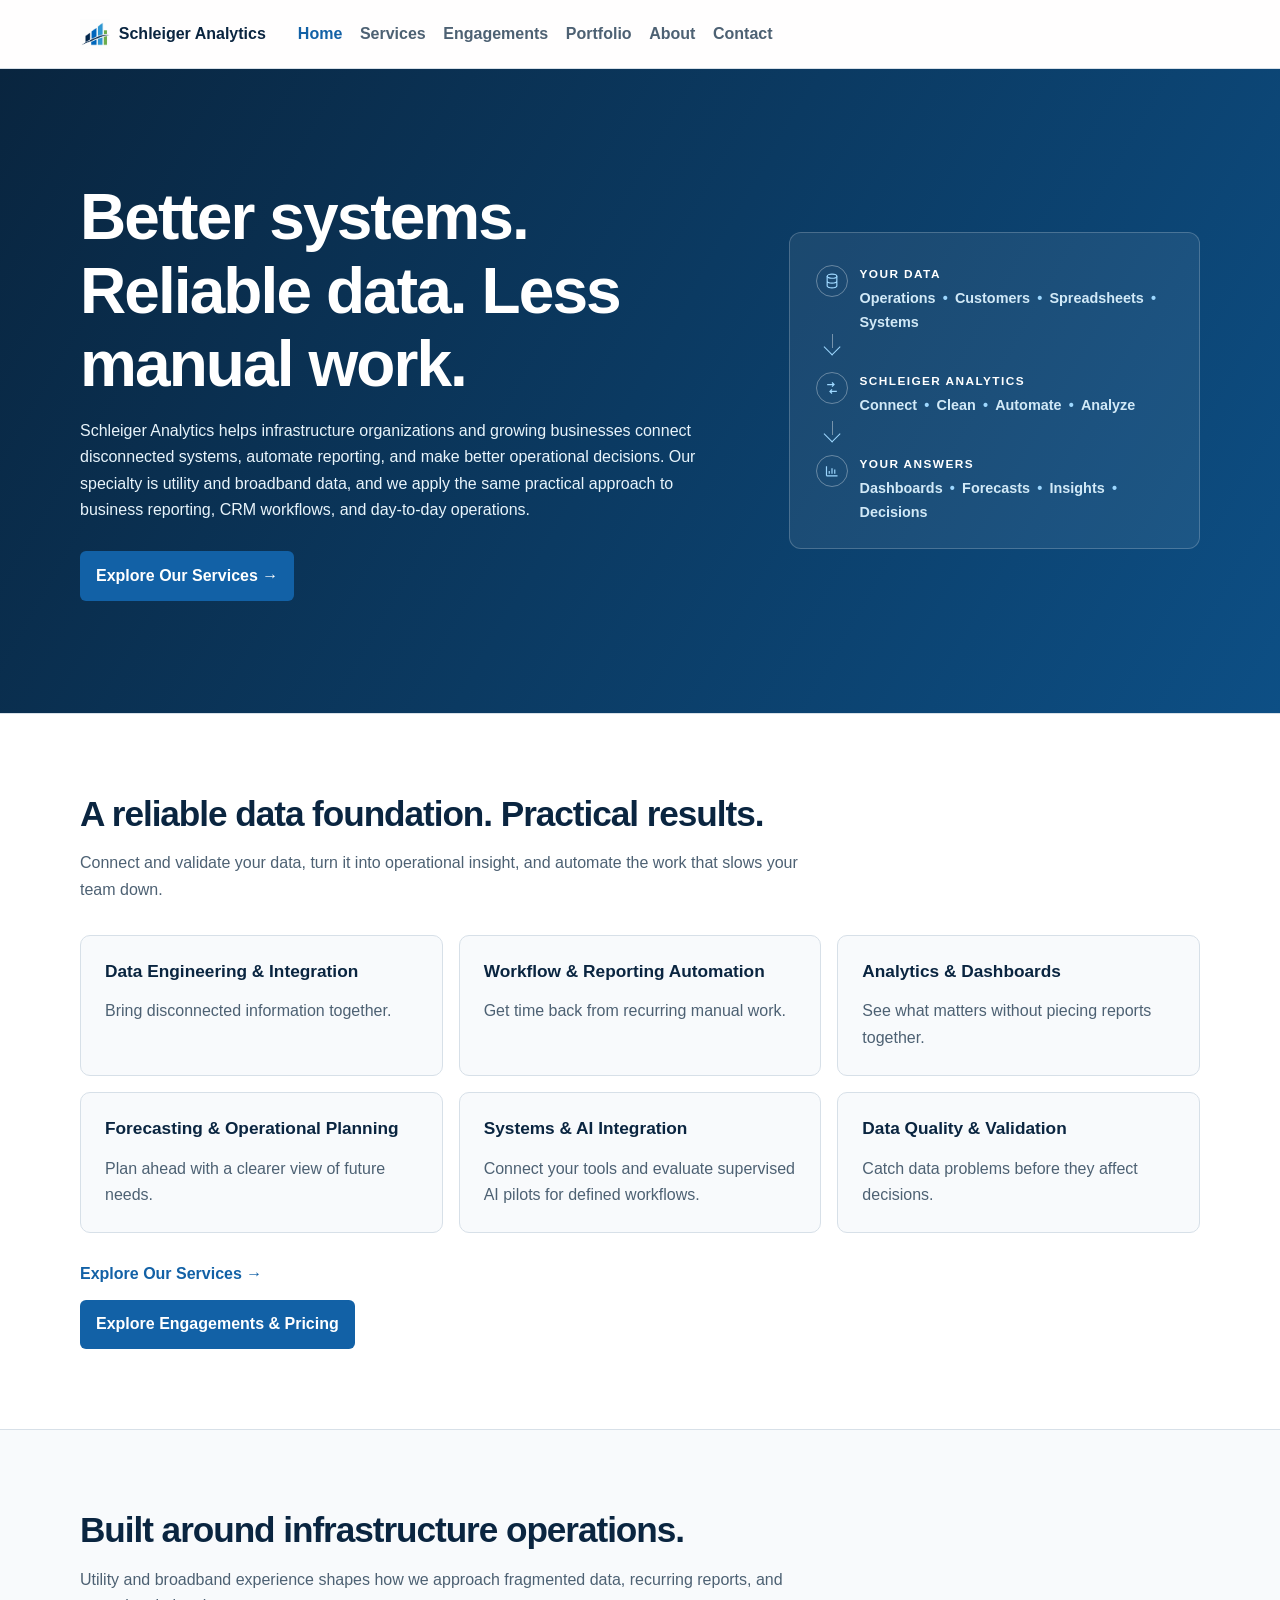
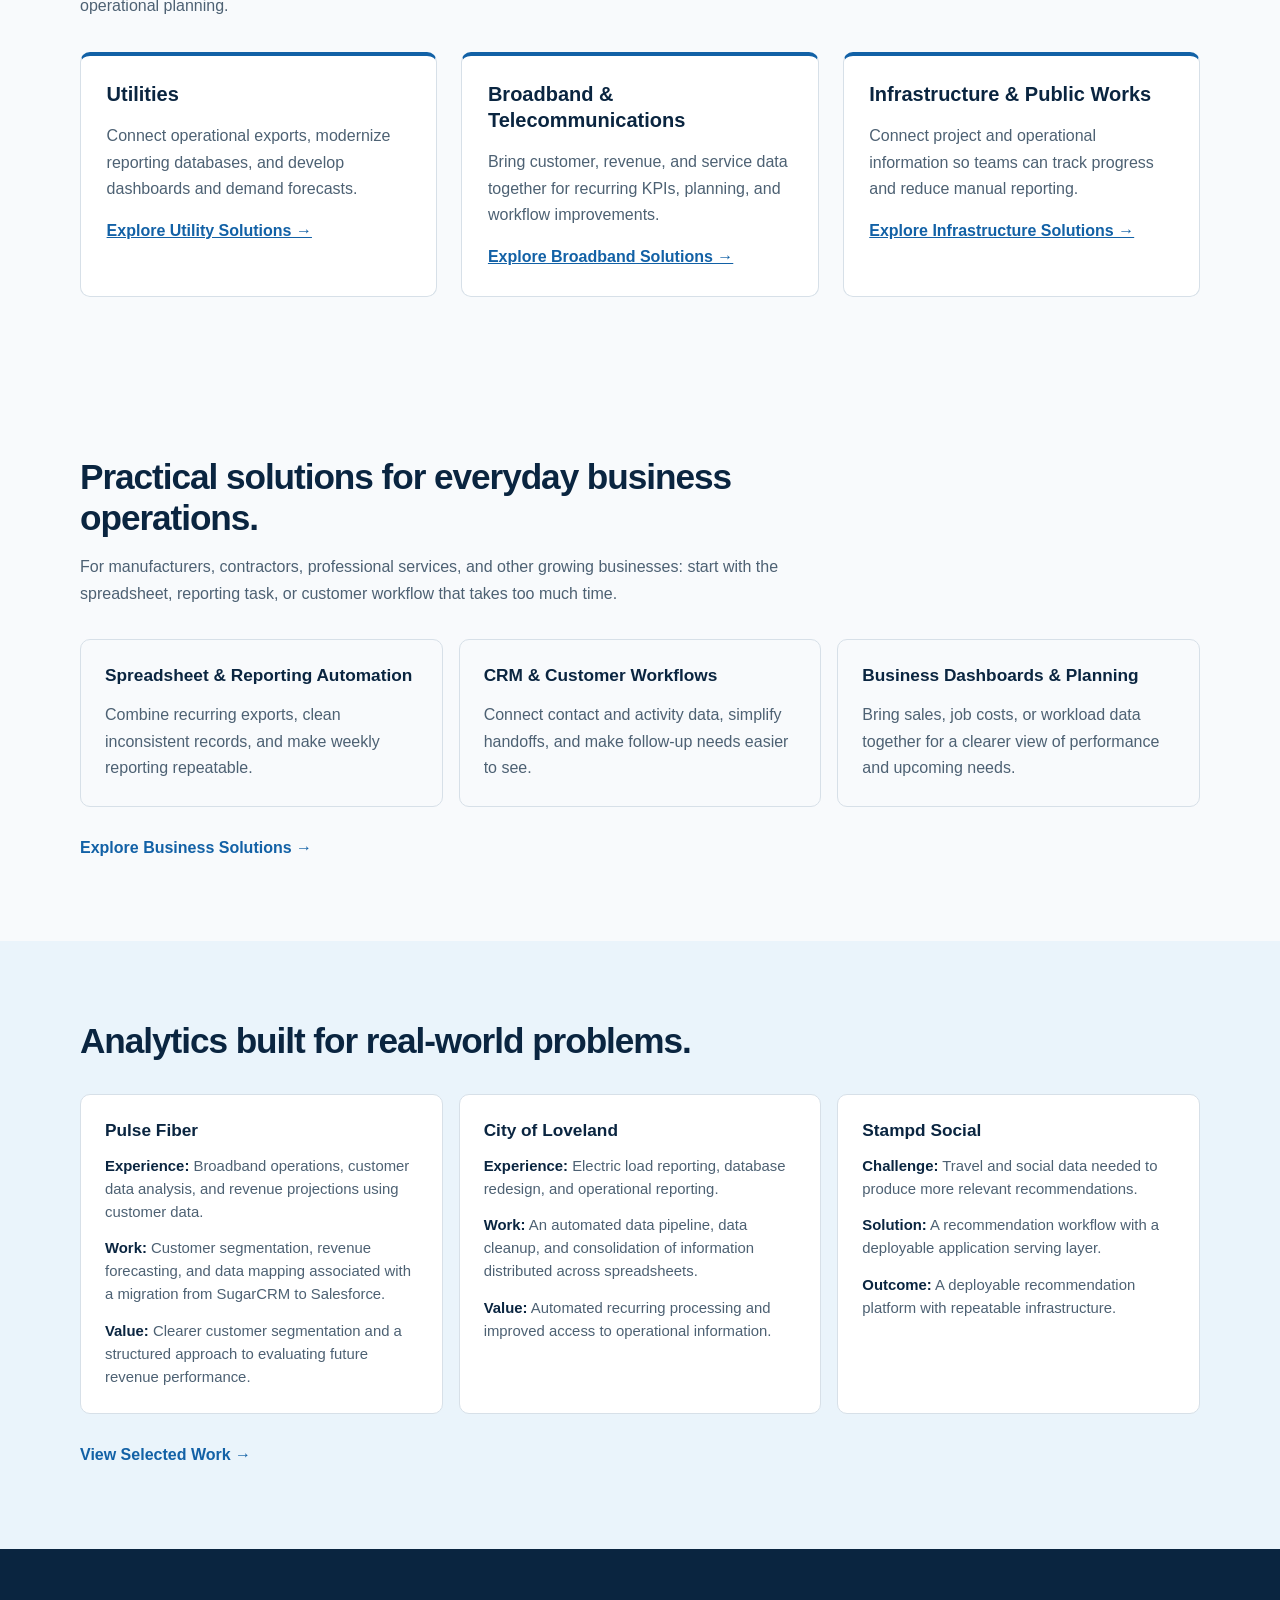
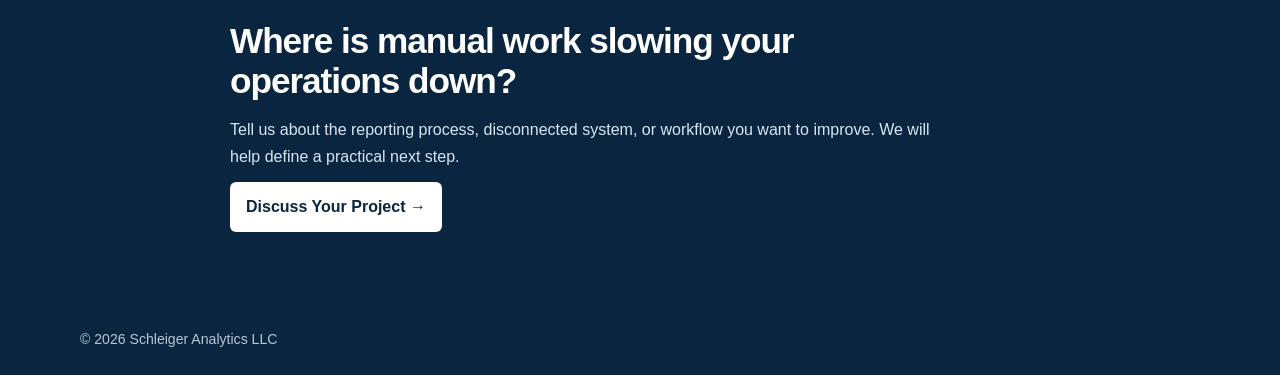
==== commit af63cd1b: "Give general businesses a clear path alongside infrastructure specialty" ====
--- a/index.html
+++ b/index.html
@@ -3,8 +3,8 @@
 <head>
   <meta charset="utf-8">
   <meta name="viewport" content="width=device-width,initial-scale=1">
-  <meta name="description" content="Data engineering, operational analytics, and practical automation for utilities, broadband providers, and infrastructure organizations. Build reliable data foundations with Schleiger Analytics.">
-  <title>Infrastructure Data &amp; Analytics | Schleiger Analytics</title>
+  <meta name="description" content="Data engineering, reporting, and practical automation for infrastructure organizations and growing businesses. Specialized utility and broadband experience, applied to real operational challenges.">
+  <title>Data, Analytics &amp; Business Automation | Schleiger Analytics</title>
   <link rel="stylesheet" href="css/styles.css">
   <link rel="stylesheet" href="css/home.css">
   <link rel="stylesheet" href="css/branding.css">
@@ -18,8 +18,8 @@
     <section class="hero">
       <div class="container hero-grid">
         <div>
-          <h1>Reliable data for the teams running our infrastructure.</h1>
-          <p>Schleiger Analytics helps utilities, broadband providers, and infrastructure organizations connect disconnected systems, automate manual reporting, and make better operational decisions. We build the data foundation first, then add analytics, automation, and practical AI where they fit.</p>
+          <h1>Better systems. Reliable data. Less manual work.</h1>
+          <p>Schleiger Analytics helps infrastructure organizations and growing businesses connect disconnected systems, automate reporting, and make better operational decisions. Our specialty is utility and broadband data, and we apply the same practical approach to business reporting, CRM workflows, and day-to-day operations.</p>
           <a class="button" href="services.html">Explore Our Services →</a>
         </div>
 
@@ -72,7 +72,18 @@
           <article class="market-card market-card--primary"><h3>Broadband &amp; Telecommunications</h3><p>Bring customer, revenue, and service data together for recurring KPIs, planning, and workflow improvements.</p><a href="services.html#energy-infrastructure">Explore Broadband Solutions →</a></article>
           <article class="market-card market-card--primary"><h3>Infrastructure &amp; Public Works</h3><p>Connect project and operational information so teams can track progress and reduce manual reporting.</p><a href="services.html#energy-infrastructure">Explore Infrastructure Solutions →</a></article>
         </div>
-        <p class="home-secondary-market">We also consider automation and data projects in other industries when the needs fit our capabilities. <a class="text-link" href="services.html#small-business">Other business projects →</a></p>
+      </div>
+    </section>
+
+    <section class="section home-business" aria-labelledby="home-business-title">
+      <div class="container">
+        <div class="home-section-head"><h2 id="home-business-title">Practical solutions for everyday business operations.</h2><p>For manufacturers, contractors, professional services, and other growing businesses: start with the spreadsheet, reporting task, or customer workflow that takes too much time.</p></div>
+        <div class="capability-grid">
+          <article class="capability-card"><h3>Spreadsheet &amp; Reporting Automation</h3><p>Combine recurring exports, clean inconsistent records, and make weekly reporting repeatable.</p></article>
+          <article class="capability-card"><h3>CRM &amp; Customer Workflows</h3><p>Connect contact and activity data, simplify handoffs, and make follow-up needs easier to see.</p></article>
+          <article class="capability-card"><h3>Business Dashboards &amp; Planning</h3><p>Bring sales, job costs, or workload data together for a clearer view of performance and upcoming needs.</p></article>
+        </div>
+        <a class="text-link" href="services.html#small-business">Explore Business Solutions →</a>
       </div>
     </section>
 
--- a/css/styles.css
+++ b/css/styles.css
@@ -11,10 +11,9 @@
 .market-card[id] { scroll-margin-top: 6rem; }
 .service-cards { margin: 2rem 0; }
 .service-primary-market { margin-top: 2rem; }
-.service-secondary-market { margin-top: 2rem; padding-top: 1.25rem; border-top: 1px solid var(--line); scroll-margin-top: 6rem; }
-.service-secondary-market h3 { margin: 0; color: var(--navy); font-size: 1.15rem; }
-.service-secondary-market p { color: var(--slate); }
-.service-secondary-market a { color: var(--blue); font-weight: 700; }
+.service-business { scroll-margin-top: 6rem; }
+.service-business > p { color: var(--slate); }
+.service-business > p a { color: var(--blue); font-weight: 700; }
 .service-markets,.service-contact { background: var(--sky); border-top: 1px solid var(--line); border-bottom: 1px solid var(--line); }
 .delivery-steps { display: grid; grid-template-columns: repeat(4, minmax(0, 1fr)); gap: 2rem; margin: 2rem 0 0; padding-left: 1.5rem; }
 .delivery-steps li { padding-left: .25rem; }
--- a/css/home.css
+++ b/css/home.css
@@ -20,9 +20,8 @@
 .home-challenge__grid { display: grid; grid-template-columns: minmax(0, .95fr) minmax(0, 1.05fr); gap: 4rem; align-items: start; }
 .home-challenge__grid > p { max-width: 610px; margin: 0; color: var(--slate); font-size: 1.1rem; }
 .home-section-head { max-width: 720px; margin-bottom: 2rem; }
-.home-section-head p,.home-secondary-market { color: var(--slate); }
+.home-section-head p { color: var(--slate); }
 .home-markets .market-grid { grid-template-columns: repeat(3, minmax(0, 1fr)); }
-.home-secondary-market { margin: 1.5rem 0 0; font-size: .95rem; }
 .home-capabilities { border-top: 1px solid var(--line); border-bottom: 1px solid var(--line); background: #fff; }
 .capability-grid { display: grid; grid-template-columns: repeat(3, minmax(0, 1fr)); gap: 1rem; }
 .capability-card { min-height: 100%; padding: 1.5rem; border: 1px solid var(--line); border-radius: 10px; background: #f8fafc; }
@@ -31,7 +30,7 @@
 .capability-card p { margin: 1rem 0 0; color: var(--slate); font-size: 1rem; }
 .capability-card ul { display: grid; gap: .35rem; margin: 1rem 0 0; padding: 0; list-style: none; color: var(--slate); font-size: .93rem; }
 .capability-card li::before { margin-right: .45rem; color: var(--blue); content: "•"; }
-.home-capabilities .text-link,.home-work .text-link { display: inline-block; margin-top: 1.75rem; }
+.home-capabilities .text-link,.home-business .text-link,.home-work .text-link { display: inline-block; margin-top: 1.75rem; }
 
 .home-work { background: var(--sky); }
 .work-grid { display: grid; grid-template-columns: repeat(3, minmax(0, 1fr)); gap: 1rem; }
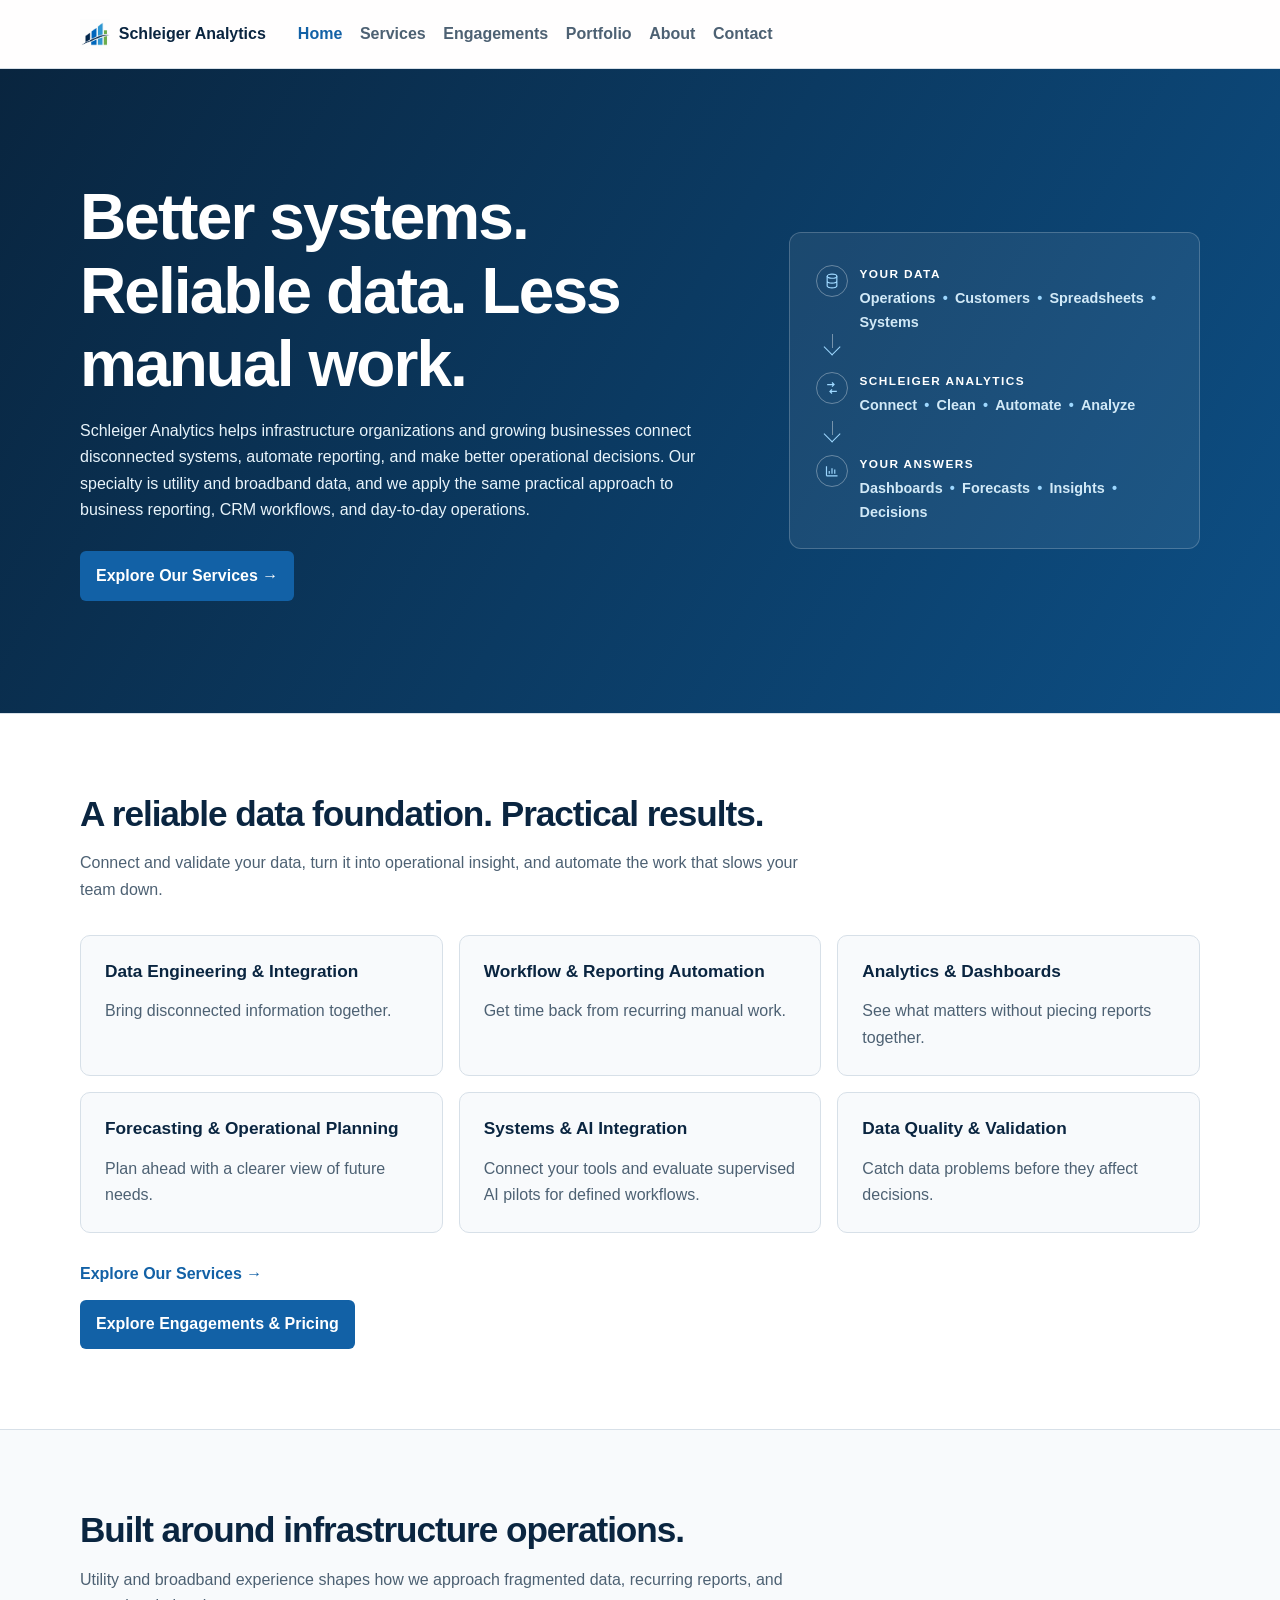
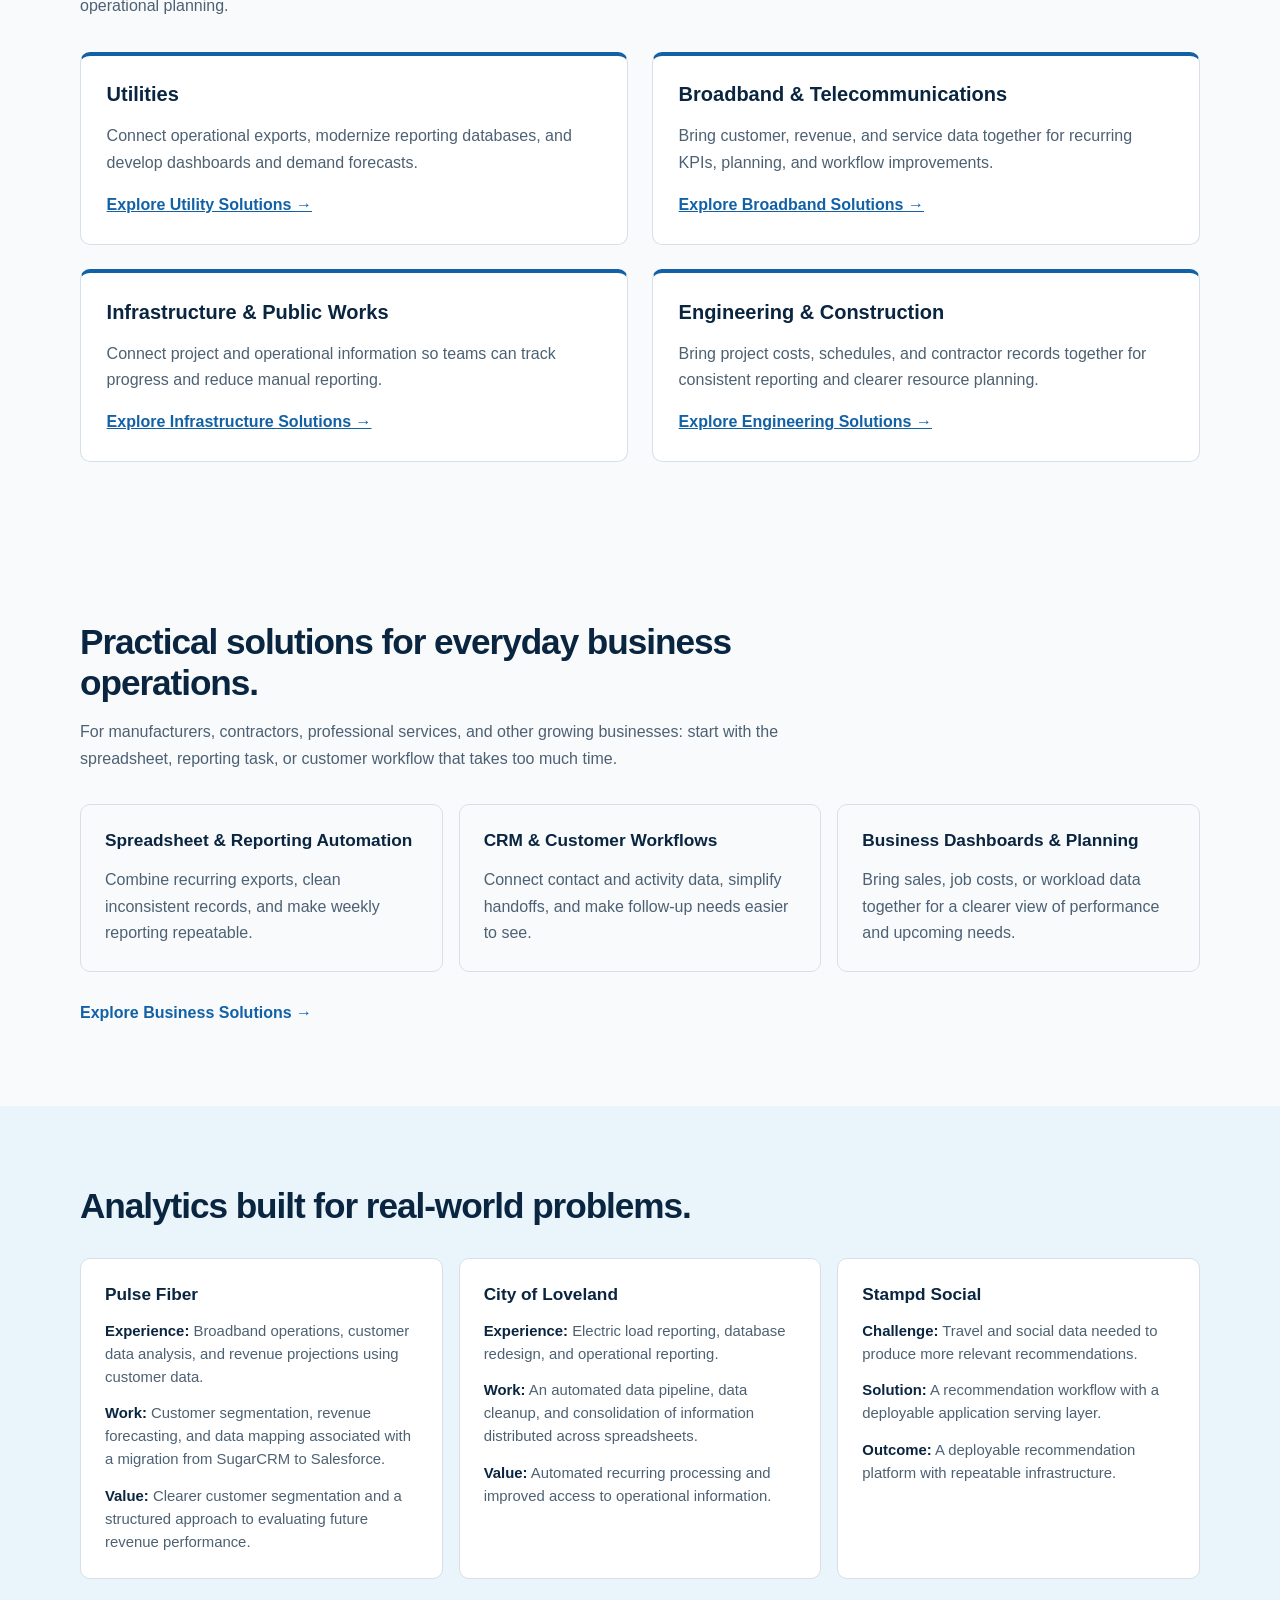
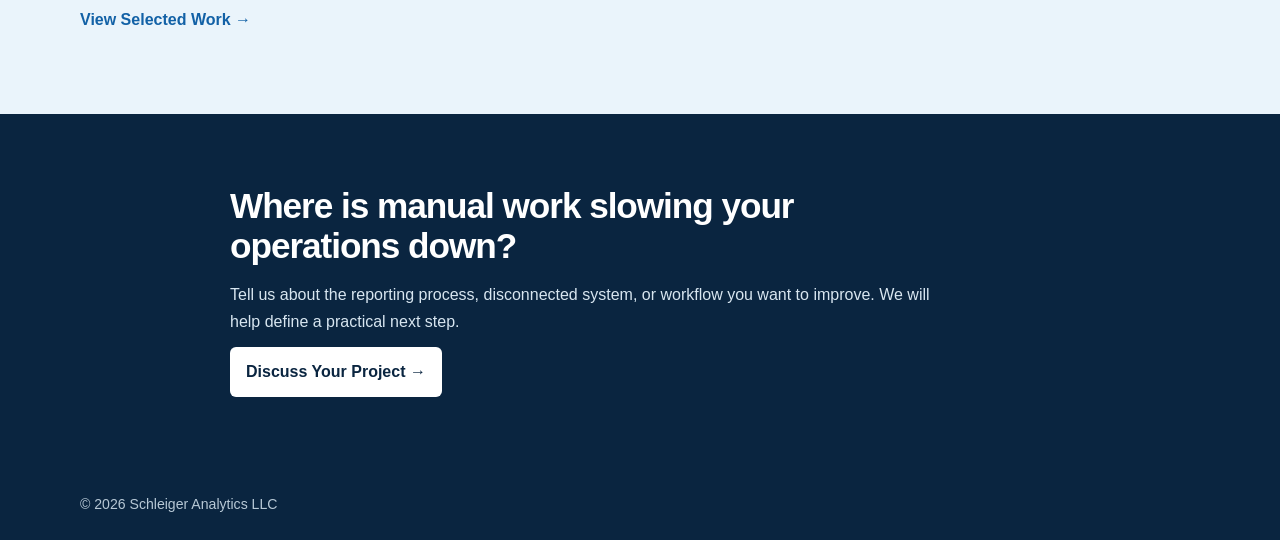
==== commit b273ba78: "Fill infrastructure market section with four balanced cards" ====
--- a/index.html
+++ b/index.html
@@ -71,6 +71,7 @@
           <article class="market-card market-card--primary"><h3>Utilities</h3><p>Connect operational exports, modernize reporting databases, and develop dashboards and demand forecasts.</p><a href="services.html#energy-infrastructure">Explore Utility Solutions →</a></article>
           <article class="market-card market-card--primary"><h3>Broadband &amp; Telecommunications</h3><p>Bring customer, revenue, and service data together for recurring KPIs, planning, and workflow improvements.</p><a href="services.html#energy-infrastructure">Explore Broadband Solutions →</a></article>
           <article class="market-card market-card--primary"><h3>Infrastructure &amp; Public Works</h3><p>Connect project and operational information so teams can track progress and reduce manual reporting.</p><a href="services.html#energy-infrastructure">Explore Infrastructure Solutions →</a></article>
+          <article class="market-card market-card--primary"><h3>Engineering &amp; Construction</h3><p>Bring project costs, schedules, and contractor records together for consistent reporting and clearer resource planning.</p><a href="services.html#energy-infrastructure">Explore Engineering Solutions →</a></article>
         </div>
       </div>
     </section>
--- a/css/home.css
+++ b/css/home.css
@@ -21,7 +21,7 @@
 .home-challenge__grid > p { max-width: 610px; margin: 0; color: var(--slate); font-size: 1.1rem; }
 .home-section-head { max-width: 720px; margin-bottom: 2rem; }
 .home-section-head p { color: var(--slate); }
-.home-markets .market-grid { grid-template-columns: repeat(3, minmax(0, 1fr)); }
+.home-markets .market-grid { grid-template-columns: repeat(2, minmax(0, 1fr)); }
 .home-capabilities { border-top: 1px solid var(--line); border-bottom: 1px solid var(--line); background: #fff; }
 .capability-grid { display: grid; grid-template-columns: repeat(3, minmax(0, 1fr)); gap: 1rem; }
 .capability-card { min-height: 100%; padding: 1.5rem; border: 1px solid var(--line); border-radius: 10px; background: #f8fafc; }
